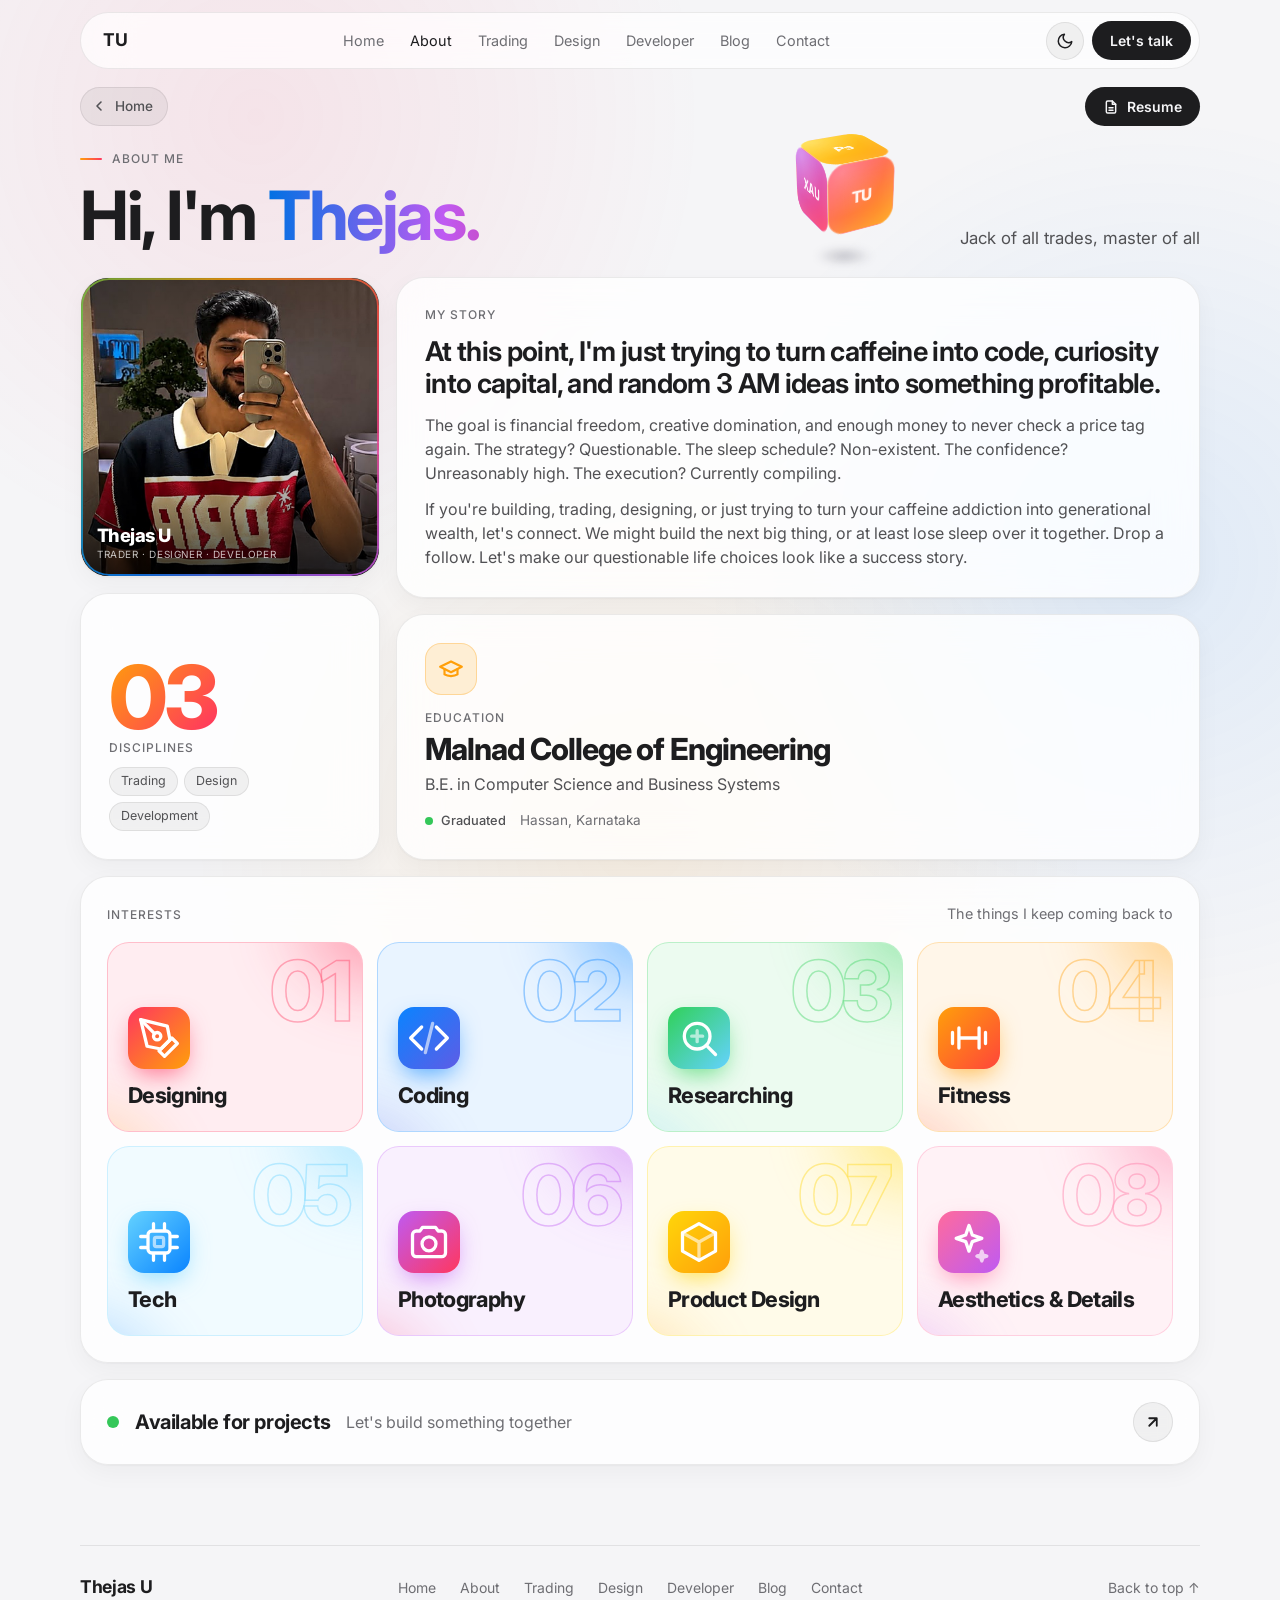
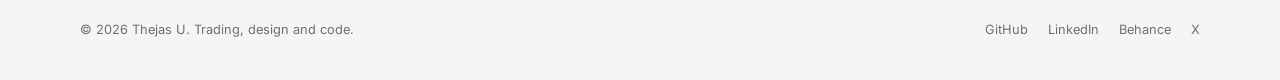
==== about.html @ 45e1c6fc "Modified" ====
<!DOCTYPE html>
<html lang="en" data-theme="dark">
<head>
  <meta charset="UTF-8">
  <meta name="viewport" content="width=device-width, initial-scale=1">
  <meta name="color-scheme" content="dark light">
  <link rel="icon" href="data:image/svg+xml,%3Csvg xmlns=%27http://www.w3.org/2000/svg%27 viewBox=%270 0 64 64%27%3E%3Cdefs%3E%3ClinearGradient id=%27g%27 x1=%270%27 y1=%270%27 x2=%271%27 y2=%271%27%3E%3Cstop offset=%270%27 stop-color=%27%23ff375f%27/%3E%3Cstop offset=%271%27 stop-color=%27%230a84ff%27/%3E%3C/linearGradient%3E%3C/defs%3E%3Crect width=%2764%27 height=%2764%27 rx=%2716%27 fill=%27url(%23g)%27/%3E%3Ctext x=%2732%27 y=%2743%27 font-family=%27Arial%27 font-weight=%27800%27 font-size=%2730%27 text-anchor=%27middle%27 fill=%27white%27%3ETU%3C/text%3E%3C/svg%3E">
  <meta property="og:title" content="About | Thejas U">
  <meta property="og:description" content="About Thejas U: trader, graphic designer and software developer.">
  <meta property="og:type" content="website">
  <meta property="og:image" content="og.png">
  <meta property="og:image:width" content="1200">
  <meta property="og:image:height" content="630">
  <meta property="og:site_name" content="Thejas U">
  <meta name="twitter:card" content="summary_large_image">
  <meta name="twitter:image" content="og.png">
  <meta name="theme-color" content="#000000">
  <title>About | Thejas U</title>
  <meta name="description" content="About Thejas U: trader, graphic designer and software developer.">

  <script>
    (function () {
      var root = document.documentElement;
      root.classList.add("js");
      var theme = "dark";
      try {
        theme = localStorage.getItem("theme") ||
          (matchMedia("(prefers-color-scheme: light)").matches ? "light" : "dark");
      } catch (e) {}
      root.setAttribute("data-theme", theme);
    })();
  </script>

  <link rel="preconnect" href="https://fonts.googleapis.com">
  <link rel="preconnect" href="https://fonts.gstatic.com" crossorigin>
  <link href="https://fonts.googleapis.com/css2?family=Inter:wght@400;500;600;700;800&display=swap" rel="stylesheet">
  <link rel="stylesheet" href="style.css">
  <link rel="stylesheet" href="depth.css">
  <link rel="stylesheet" href="about.css">
  <script type="application/ld+json">{"@context": "https://schema.org", "@type": "Person", "name": "Thejas U", "jobTitle": "Trader, graphic designer and software developer", "email": "mailto:thejasnox12@gmail.com", "alumniOf": {"@type": "CollegeOrUniversity", "name": "Malnad College of Engineering"}, "sameAs": ["https://github.com/ByThejas", "https://www.linkedin.com/in/thejasumesh/", "https://www.behance.net/thejasumesh", "https://x.com/ByThejas"]}</script>
</head>
<body>

  <div class="bg" aria-hidden="true">
    <span class="orb orb--1"></span>
    <span class="orb orb--2"></span>
    <span class="orb orb--3"></span>
  </div>

  <header class="nav" id="nav">
    <a href="index.html" class="nav__logo" aria-label="Home">TU</a>

    <nav class="nav__links" aria-label="Primary">
      <a href="index.html">Home</a>
      <a href="about.html" class="is-active">About</a>
      <a href="trading.html">Trading</a>
      <a href="design.html">Design</a>
      <a href="developer.html">Developer</a>
      <a href="blog.html">Blog</a>
      <a href="index.html#contact">Contact</a>
    </nav>

    <div class="nav__actions">
      <button class="theme-toggle" id="theme-toggle" type="button" aria-label="Switch to light mode">
        <svg class="icon-sun" width="18" height="18" viewBox="0 0 24 24" fill="none" stroke="currentColor"
             stroke-width="2" stroke-linecap="round" stroke-linejoin="round" aria-hidden="true">
          <circle cx="12" cy="12" r="4"/>
          <path d="M12 2v2M12 20v2M4.93 4.93l1.41 1.41M17.66 17.66l1.41 1.41M2 12h2M20 12h2M4.93 19.07l1.41-1.41M17.66 6.34l1.41-1.41"/>
        </svg>
        <svg class="icon-moon" width="18" height="18" viewBox="0 0 24 24" fill="none" stroke="currentColor"
             stroke-width="2" stroke-linecap="round" stroke-linejoin="round" aria-hidden="true">
          <path d="M21 12.79A9 9 0 1 1 11.21 3 7 7 0 0 0 21 12.79z"/>
        </svg>
      </button>
      <a href="index.html#contact" class="btn">Let's talk</a>
    </div>
  </header>

  <main class="subpage">

    <div class="page-top">
      <a class="back" href="index.html">
        <svg width="16" height="16" viewBox="0 0 24 24" fill="none" stroke="currentColor"
             stroke-width="2.4" stroke-linecap="round" stroke-linejoin="round" aria-hidden="true"><path d="M15 18l-6-6 6-6"/></svg>
        Home
      </a>
      <a class="btn resume-btn" href="resume/Thejas_U_Resume.pdf" target="_blank" rel="noopener noreferrer">
        <svg width="16" height="16" viewBox="0 0 24 24" fill="none" stroke="currentColor"
             stroke-width="2.2" stroke-linecap="round" stroke-linejoin="round" aria-hidden="true"><path d="M14 3H7a2 2 0 0 0-2 2v14a2 2 0 0 0 2 2h10a2 2 0 0 0 2-2V8z"/><path d="M14 3v5h5M9 13h6M9 17h6"/></svg>
        Resume
      </a>
    </div>

    <section class="about" aria-labelledby="about-title">
      <div class="projects__head reveal">
        <div class="cube-wrap" aria-hidden="true"><div class="cube"><span class="cube__f">TU</span><span class="cube__f">Aa</span><span class="cube__f">&lt;/&gt;</span><span class="cube__f">XAU</span><span class="cube__f">Ps</span><span class="cube__f">{ }</span></div></div>
        <div>
          <p class="eyebrow">About me</p>
          <h1 id="about-title">Hi, I'm <span class="grad">Thejas.</span></h1>
        </div>
        <p class="lead">Jack of all trades, master of all</p>
      </div>

      <div class="about-grid">

        <div class="about__side">
        <figure class="card about__photo reveal" style="--i:0">
          <div class="photo__frame">
            <img src="about/thejas.jpg" alt="Portrait of Thejas U" width="900" height="900" decoding="async">
          </div>
          <span class="photo__tag"><i class="status__dot" aria-hidden="true"></i>Available for projects</span>
          <figcaption class="photo__cap"><strong>Thejas U</strong><small>Trader · Designer · Developer</small></figcaption>
        </figure>
        <article class="card about__stat reveal" style="--i:3">
          <p class="stat__number">03</p>
          <p class="eyebrow">Disciplines</p>
          <ul class="stat__list"><li>Trading</li><li>Design</li><li>Development</li></ul>
        </article>
        </div>

        <div class="about__main">
        <article class="card about__story reveal" style="--i:1">
          <p class="eyebrow">My story</p>
          <p class="about__lead">At this point, I'm just trying to turn caffeine into code, curiosity into capital, and random 3 AM ideas into something profitable.</p>
          <p>The goal is financial freedom, creative domination, and enough money to never check a price tag again. The strategy? Questionable. The sleep schedule? Non-existent. The confidence? Unreasonably high. The execution? Currently compiling.</p>
          <p>If you're building, trading, designing, or just trying to turn your caffeine addiction into generational wealth, let's connect. We might build the next big thing, or at least lose sleep over it together. Drop a follow. Let's make our questionable life choices look like a success story.</p>
        </article>
        <article class="card about__edu reveal" style="--i:2">
          <span class="edu__icon" aria-hidden="true">
            <svg width="26" height="26" viewBox="0 0 24 24" fill="none" stroke="currentColor" stroke-width="2" stroke-linecap="round" stroke-linejoin="round"><path d="M22 10L12 5 2 10l10 5 10-5z"/><path d="M6 12v5c3 2 9 2 12 0v-5"/></svg>
          </span>
          <p class="eyebrow">Education</p>
          <h3>Malnad College of Engineering</h3>
          <p class="edu__deg">B.E. in Computer Science and Business Systems</p>
          <p class="edu__meta"><span class="pill pill--live">Graduated</span><span>Hassan, Karnataka</span></p>
        </article>
        </div>

        <section class="card about__interests reveal" style="--i:4" aria-label="Interests">
          <div class="int__head"><p class="eyebrow">Interests</p><p class="int__sub">The things I keep coming back to</p></div>
          <ul class="int__grid">
          <li class="int" style="--i:0; --c1:#ff375f; --c2:#ff9f0a" tabindex="0">
            <span class="int__no" aria-hidden="true">01</span>
            <svg class="int__icon" width="34" height="34" viewBox="0 0 24 24" fill="none" stroke="currentColor" stroke-width="1.8" stroke-linecap="round" stroke-linejoin="round" aria-hidden="true"><path d="M12 19l7-7 3 3-7 7-3-3z"/><path d="M18 13l-1.5-7.5L2 2l3.5 14.5L13 18l5-5z"/><path d="M2 2l7.6 7.6"/><circle cx="11" cy="11" r="2"/></svg>
            <strong>Designing</strong>
          </li>
          <li class="int" style="--i:1; --c1:#0a84ff; --c2:#5e5ce6" tabindex="0">
            <span class="int__no" aria-hidden="true">02</span>
            <svg class="int__icon" width="34" height="34" viewBox="0 0 24 24" fill="none" stroke="currentColor" stroke-width="1.8" stroke-linecap="round" stroke-linejoin="round" aria-hidden="true"><path d="M16 18l6-6-6-6M8 6l-6 6 6 6"/><path d="M14 4l-4 16" opacity=".6"/></svg>
            <strong>Coding</strong>
          </li>
          <li class="int" style="--i:2; --c1:#30d158; --c2:#64d2ff" tabindex="0">
            <span class="int__no" aria-hidden="true">03</span>
            <svg class="int__icon" width="34" height="34" viewBox="0 0 24 24" fill="none" stroke="currentColor" stroke-width="1.8" stroke-linecap="round" stroke-linejoin="round" aria-hidden="true"><circle cx="11" cy="11" r="7"/><path d="M21 21l-4.3-4.3"/><path d="M8 11h6M11 8v6" opacity=".6"/></svg>
            <strong>Researching</strong>
          </li>
          <li class="int" style="--i:3; --c1:#ff9f0a; --c2:#ff453a" tabindex="0">
            <span class="int__no" aria-hidden="true">04</span>
            <svg class="int__icon" width="34" height="34" viewBox="0 0 24 24" fill="none" stroke="currentColor" stroke-width="1.8" stroke-linecap="round" stroke-linejoin="round" aria-hidden="true"><path d="M6.5 6.5v11M17.5 6.5v11M3 9v6M21 9v6M6.5 12h11"/></svg>
            <strong>Fitness</strong>
          </li>
          
          <li class="int" style="--i:4; --c1:#64d2ff; --c2:#0a84ff" tabindex="0">
            <span class="int__no" aria-hidden="true">05</span>
            <svg class="int__icon" width="34" height="34" viewBox="0 0 24 24" fill="none" stroke="currentColor" stroke-width="1.8" stroke-linecap="round" stroke-linejoin="round" aria-hidden="true"><rect x="6" y="6" width="12" height="12" rx="2"/><rect x="9.5" y="9.5" width="5" height="5" rx="1" opacity=".6"/><path d="M9 2v3M15 2v3M9 19v3M15 19v3M2 9h3M2 15h3M19 9h3M19 15h3"/></svg>
            <strong>Tech</strong>
          </li>
          <li class="int" style="--i:5; --c1:#bf5af2; --c2:#ff375f" tabindex="0">
            <span class="int__no" aria-hidden="true">06</span>
            <svg class="int__icon" width="34" height="34" viewBox="0 0 24 24" fill="none" stroke="currentColor" stroke-width="1.8" stroke-linecap="round" stroke-linejoin="round" aria-hidden="true"><path d="M3 8a2 2 0 0 1 2-2h2l1.5-2h7L17 6h2a2 2 0 0 1 2 2v10a2 2 0 0 1-2 2H5a2 2 0 0 1-2-2z"/><circle cx="12" cy="13" r="3.8"/></svg>
            <strong>Photography</strong>
          </li>
          <li class="int" style="--i:6; --c1:#ffd60a; --c2:#ff9f0a" tabindex="0">
            <span class="int__no" aria-hidden="true">07</span>
            <svg class="int__icon" width="34" height="34" viewBox="0 0 24 24" fill="none" stroke="currentColor" stroke-width="1.8" stroke-linecap="round" stroke-linejoin="round" aria-hidden="true"><path d="M12 2l9 5v10l-9 5-9-5V7z"/><path d="M12 12l9-5M12 12L3 7M12 12v10" opacity=".6"/></svg>
            <strong>Product Design</strong>
          </li>
          <li class="int" style="--i:7; --c1:#ff6b9d; --c2:#bf5af2" tabindex="0">
            <span class="int__no" aria-hidden="true">08</span>
            <svg class="int__icon" width="34" height="34" viewBox="0 0 24 24" fill="none" stroke="currentColor" stroke-width="1.8" stroke-linecap="round" stroke-linejoin="round" aria-hidden="true"><path d="M12 3l1.8 5.2L19 10l-5.2 1.8L12 17l-1.8-5.2L5 10l5.2-1.8z"/><path d="M19 17l.7 2 2 .7-2 .7-.7 2-.7-2-2-.7 2-.7z" opacity=".7"/></svg>
            <strong>Aesthetics &amp; Details</strong>
          </li>
          </ul>
        </section>

        <a class="card about__cta reveal" style="--i:5" href="index.html#contact">
          <span class="cta__dot status__dot" aria-hidden="true"></span>
          <p class="cta__big">Available for projects</p>
          <p class="cta__small">Let's build something together</p>
          <span class="cta__go" aria-hidden="true">
            <svg width="18" height="18" viewBox="0 0 24 24" fill="none" stroke="currentColor" stroke-width="2.4" stroke-linecap="round" stroke-linejoin="round"><path d="M7 17L17 7M7 7h10v10"/></svg>
          </span>
        </a>

      </div>
    </section>

  </main>

  <footer class="footer">
    <div class="footer__inner">
      <a href="index.html" class="footer__brand">Thejas U</a>
      <nav class="footer__links" aria-label="Footer">
        <a href="index.html">Home</a>
        <a href="about.html">About</a>
        <a href="trading.html">Trading</a>
        <a href="design.html">Design</a>
        <a href="developer.html">Developer</a>
        <a href="blog.html">Blog</a>
        <a href="index.html#contact">Contact</a>
      </nav>
      <a href="#" class="footer__top">Back to top ↑</a>
    </div>
    <div class="footer__bottom">
      <p class="footer__legal">© <span id="year">2026</span> Thejas U. Trading, design and code.</p>
      <nav class="footer__social" aria-label="Social links">
        <a href="https://github.com/ByThejas" target="_blank" rel="noopener noreferrer">GitHub</a>
        <a href="https://www.linkedin.com/in/thejasumesh/" target="_blank" rel="noopener noreferrer">LinkedIn</a>
        <a href="https://www.behance.net/thejasumesh" target="_blank" rel="noopener noreferrer">Behance</a>
        <a href="https://x.com/ByThejas" target="_blank" rel="noopener noreferrer">X</a>
      </nav>
    </div>
  </footer>

  <script src="script.js"></script>
  <script src="depth.js"></script>
  <script src="interact3d.js"></script>
</body>
</html>
---- style.css ----
/* ---------- Tokens: dark (default) ---------- */
:root {
  --bg: #000;
  --card: #1c1c1e;
  --card-glass: rgba(28, 28, 30, 0.8);
  --line: rgba(255, 255, 255, 0.08);
  --line-strong: rgba(255, 255, 255, 0.16);
  --text: #f5f5f7;
  --muted: #86868b;
  --soft: #a1a1a6;
  --chip: rgba(255, 255, 255, 0.08);
  --nav-bg: rgba(28, 28, 30, 0.6);
  --photo-bg: linear-gradient(145deg, #2c2c2e, #1c1c1e);
  --shadow: 0 20px 40px rgba(0, 0, 0, 0.45);
  --card-shadow: none;
  --spot: rgba(255, 255, 255, 0.07);
  --orb: 0.11;
  --aurora: 0.85;
  --accent: #0a84ff;
  --green: #30d158;

  --t-green: #30d158;
  --t-pink: #ff375f;
  --t-blue: #0a84ff;
  --t-amber: #ff9f0a;

  --radius: 28px;
  --gap: 16px;
  --ease: cubic-bezier(0.2, 0.8, 0.2, 1);
  --font: -apple-system, BlinkMacSystemFont, "SF Pro Display", "SF Pro Text",
          "Inter", "Segoe UI", sans-serif;
  --mono: ui-monospace, "SF Mono", Menlo, Consolas, monospace;

  color-scheme: dark;
}

/* ---------- Tokens: light ---------- */
:root[data-theme="light"] {
  --bg: #f5f5f7;
  --card: #ffffff;
  --card-glass: rgba(255, 255, 255, 0.8);
  --line: rgba(0, 0, 0, 0.08);
  --line-strong: rgba(0, 0, 0, 0.18);
  --text: #1d1d1f;
  --muted: #6e6e73;
  --soft: #515154;
  --chip: rgba(0, 0, 0, 0.05);
  --nav-bg: rgba(255, 255, 255, 0.72);
  --photo-bg: linear-gradient(145deg, #f5f5f7, #e5e5ea);
  --shadow: 0 16px 32px rgba(0, 0, 0, 0.12);
  --card-shadow: 0 1px 2px rgba(0, 0, 0, 0.04), 0 8px 24px rgba(0, 0, 0, 0.04);
  --spot: rgba(0, 0, 0, 0.045);
  --orb: 0.09;
  --aurora: 0.6;
  --accent: #0071e3;
  --green: #34c759;

  --t-green: #1f9d4a;
  --t-pink: #e0264f;
  --t-blue: #0071e3;
  --t-amber: #b86e00;

  color-scheme: light;
}

/* ---------- Base ---------- */
*, *::before, *::after { box-sizing: border-box; margin: 0; padding: 0; }

html {
  scroll-behavior: smooth;
  -webkit-font-smoothing: antialiased;
  -moz-osx-font-smoothing: grayscale;
}
html:has(dialog[open]) { overflow: hidden; }

body {
  background: var(--bg);
  color: var(--text);
  font-family: var(--font);
  line-height: 1.5;
  transition: background-color 0.4s, color 0.4s;
}

main, .footer { position: relative; z-index: 1; }
section[id] { scroll-margin-top: 90px; }

a { color: inherit; text-decoration: none; }

:focus-visible {
  outline: 2px solid var(--accent);
  outline-offset: 3px;
}

/* ---------- Ambient background ---------- */
.bg {
  position: fixed;
  inset: -12vh 0;
  z-index: 0;
  pointer-events: none;
  overflow: hidden;
}
@media (prefers-reduced-motion: no-preference) {
  .bg {
    transform: translate3d(0, calc(var(--sy, 0) * -0.035px), 0);
    will-change: transform;
  }
}

.orb {
  position: absolute;
  width: 70vmax;
  height: 70vmax;
  border-radius: 50%;
  opacity: var(--orb);
  transition: opacity 0.4s;
  animation: float 48s ease-in-out infinite alternate;
}
.orb--1 {
  top: -20%;
  left: -15%;
  background: radial-gradient(closest-side, #ff375f, transparent);
}
.orb--2 {
  top: 20%;
  right: -25%;
  background: radial-gradient(closest-side, #0a84ff, transparent);
  animation-duration: 62s;
  animation-delay: -18s;
}
.orb--3 {
  bottom: -25%;
  left: 15%;
  background: radial-gradient(closest-side, #ff9f0a, transparent);
  animation-duration: 55s;
  animation-delay: -30s;
}
@keyframes float {
  from { transform: translate3d(0, 0, 0) scale(1); }
  to   { transform: translate3d(8vw, 6vh, 0) scale(1.12); }
}

/* ---------- Motion ---------- */
@keyframes rise {
  from { opacity: 0; transform: translateY(28px); }
}
@keyframes drop {
  from { opacity: 0; transform: translateY(-16px); }
}
@keyframes pop {
  from { opacity: 0; transform: scale(0.94); }
}
@keyframes spin {
  to { transform: rotate(360deg); }
}

.js .reveal:not(.is-in) { opacity: 0; }
.reveal.is-in {
  animation: rise 0.8s var(--ease) backwards;
  animation-delay: calc(var(--i, 0) * 90ms);
}

/* ---------- Nav ---------- */
.nav {
  position: sticky;
  top: 12px;
  z-index: 50;
  display: flex;
  align-items: center;
  justify-content: space-between;
  width: min(1120px, calc(100% - 32px));
  margin: 12px auto 0;
  padding: 8px 8px 8px 22px;
  border-radius: 999px;
  background: var(--nav-bg);
  border: 1px solid var(--line);
  -webkit-backdrop-filter: saturate(180%) blur(24px);
  backdrop-filter: saturate(180%) blur(24px);
  transition: background-color 0.4s, border-color 0.4s, box-shadow 0.4s;
  animation: drop 0.8s var(--ease) backwards;
}
.nav.is-scrolled {
  border-color: var(--line-strong);
  box-shadow: 0 10px 30px rgba(0, 0, 0, 0.18);
}

.nav__logo { font-weight: 700; font-size: 1.1rem; letter-spacing: -0.02em; }

.nav__links { display: flex; gap: 26px; }
.nav__links a {
  font-size: 0.9rem;
  color: var(--muted);
  transition: color 0.25s;
}
.nav__links a:hover,
.nav__links a.is-active { color: var(--text); }

.nav__actions { display: flex; align-items: center; gap: 8px; }

/* ---------- Buttons ---------- */
.btn {
  display: inline-flex;
  align-items: center;
  gap: 8px;
  padding: 9px 18px;
  border-radius: 999px;
  background: var(--text);
  color: var(--bg);
  font-size: 0.875rem;
  font-weight: 600;
  transition: transform 0.3s var(--ease), opacity 0.3s, background-color 0.4s, color 0.4s;
}
.btn:hover { transform: scale(1.05); opacity: 0.9; }
button.btn { font-family: inherit; border: 0; cursor: pointer; }

.btn--lg { padding: 13px 22px; font-size: 0.95rem; }
.btn--ghost {
  background: var(--chip);
  color: var(--text);
  border: 1px solid var(--line);
}

/* ---------- Theme toggle ---------- */
.theme-toggle {
  display: grid;
  place-items: center;
  width: 38px;
  height: 38px;
  border-radius: 50%;
  border: 1px solid var(--line);
  background: var(--chip);
  color: var(--text);
  cursor: pointer;
  transition: transform 0.3s var(--ease), background-color 0.4s, border-color 0.4s;
}
.theme-toggle:hover { transform: scale(1.08); }
.theme-toggle:active { transform: scale(0.94); }

.theme-toggle svg {
  grid-area: 1 / 1;
  transition: transform 0.5s var(--ease), opacity 0.3s;
}
:root[data-theme="dark"]  .icon-moon { opacity: 0; transform: rotate(-90deg) scale(0.5); }
:root[data-theme="light"] .icon-sun  { opacity: 0; transform: rotate(90deg) scale(0.5); }

/* ---------- Shared card (frosted glass) ---------- */
.card {
  position: relative;
  overflow: hidden;
  padding: 28px;
  border-radius: var(--radius);
  background: var(--card-glass);
  border: 1px solid var(--line);
  box-shadow: var(--card-shadow);
  -webkit-backdrop-filter: blur(20px) saturate(160%);
  backdrop-filter: blur(20px) saturate(160%);
  transition: transform 0.5s var(--ease), border-color 0.3s, background-color 0.4s;
}
.card:hover {
  transform: translateY(-4px);
  border-color: var(--line-strong);
}

/* cursor spotlight (position set by script.js) */
.card::before {
  content: "";
  position: absolute;
  inset: 0;
  border-radius: inherit;
  background: radial-gradient(420px circle at var(--mx, 50%) var(--my, 50%), var(--spot), transparent 60%);
  opacity: 0;
  transition: opacity 0.4s;
  pointer-events: none;
  z-index: 0;
}
.card:hover::before { opacity: 1; }

.eyebrow {
  font-size: 0.75rem;
  font-weight: 500;
  letter-spacing: 0.08em;
  text-transform: uppercase;
  color: var(--muted);
}

.lead { max-width: 34ch; font-size: 1.05rem; color: var(--soft); }

.grad {
  background: linear-gradient(90deg, var(--t-blue), #bf5af2, var(--t-pink), var(--t-blue));
  background-size: 250% 100%;
  -webkit-background-clip: text;
  background-clip: text;
  -webkit-text-fill-color: transparent;
  color: transparent;
  animation: flow 8s linear infinite;
}
@keyframes flow { to { background-position: 250% 0; } }

/* ---------- Bento (intro) ---------- */
.bento {
  display: grid;
  grid-template-columns: repeat(4, 1fr);
  grid-auto-rows: minmax(150px, auto);
  gap: var(--gap);
  width: min(1120px, calc(100% - 32px));
  margin: 24px auto 0;
}

.bento .card {
  animation: rise 0.9s var(--ease) backwards;
  animation-delay: calc(var(--i, 0) * 80ms + 120ms);
}

/* Profile */
.card--profile {
  grid-column: 1 / 3;
  grid-row: 1 / 3;
  display: flex;
  flex-direction: column;
  justify-content: flex-end;
  gap: 24px;
  min-height: 440px;
}

.aurora {
  position: absolute;
  inset: -20% -10% auto -10%;
  height: 75%;
  background:
    radial-gradient(40% 60% at 25% 40%, #ff3b30 0, transparent 70%),
    radial-gradient(35% 55% at 60% 30%, #ff9500 0, transparent 70%),
    radial-gradient(30% 50% at 85% 60%, #ff2d55 0, transparent 70%);
  filter: blur(36px);
  opacity: var(--aurora);
  z-index: 0;
  animation: drift 14s ease-in-out infinite alternate;
}
@keyframes drift {
  to { transform: translate3d(4%, 6%, 0) scale(1.08); }
}

.card--profile::after {
  content: "";
  position: absolute;
  inset: 0;
  background: linear-gradient(to bottom, transparent 15%, var(--card-glass) 62%);
  z-index: 0;
  pointer-events: none;
}

.profile__photo,
.profile__text { position: relative; z-index: 1; }

.profile__photo {
  width: 112px;
  height: 112px;
  border-radius: 30px;
  overflow: hidden;
  display: grid;
  place-items: center;
  font-size: 2.25rem;
  font-weight: 600;
  background: var(--photo-bg);
  border: 1px solid var(--line-strong);
  box-shadow: var(--shadow);
}
.profile__photo img { width: 100%; height: 100%; object-fit: cover; }

.profile__text h1 {
  margin: 8px 0 12px;
  font-size: clamp(2.6rem, 5vw, 4rem);
  font-weight: 700;
  line-height: 1.05;
  letter-spacing: -0.03em;
}

/* About */
.card--about {
  grid-column: 3 / 5;
  grid-row: 1;
  display: flex;
  flex-direction: column;
  gap: 14px;
}
.about__text {
  font-size: 1.25rem;
  font-weight: 500;
  line-height: 1.4;
  letter-spacing: -0.01em;
}

/* Stat */
.card--stat {
  grid-column: 3;
  grid-row: 2;
  display: flex;
  flex-direction: column;
  justify-content: space-between;
}
.stat__number {
  font-size: 4.5rem;
  font-weight: 600;
  line-height: 1;
  letter-spacing: -0.04em;
}

/* Status */
.card--status {
  grid-column: 4;
  grid-row: 2;
  display: flex;
  flex-direction: column;
  justify-content: space-between;
}
.status__dot {
  width: 12px;
  height: 12px;
  border-radius: 50%;
  background: var(--green);
  box-shadow: 0 0 0 0 rgba(48, 209, 88, 0.6);
  animation: pulse 2.2s infinite;
}
@keyframes pulse {
  70%  { box-shadow: 0 0 0 12px rgba(48, 209, 88, 0); }
  100% { box-shadow: 0 0 0 0 rgba(48, 209, 88, 0); }
}
.status__text { font-size: 1.1rem; font-weight: 600; letter-spacing: -0.01em; }

/* CTA */
.card--cta {
  grid-column: 1 / 5;
  grid-row: 3;
  display: flex;
  align-items: center;
  justify-content: space-between;
  gap: 24px;
}
.card--cta h2 {
  font-size: clamp(2rem, 4vw, 3.25rem);
  font-weight: 700;
  line-height: 1.08;
  letter-spacing: -0.03em;
}
.arrow {
  flex-shrink: 0;
  display: grid;
  place-items: center;
  width: 60px;
  height: 60px;
  border-radius: 50%;
  background: var(--text);
  color: var(--bg);
  transition: transform 0.4s var(--ease), background-color 0.4s, color 0.4s;
}
.card--cta:hover .arrow { transform: translateY(6px); }

/* ---------- What I can do ---------- */
.work {
  width: min(1120px, calc(100% - 32px));
  margin: 140px auto 0;
}

.work__head {
  display: flex;
  flex-direction: column;
  align-items: center;
  gap: 14px;
  margin-bottom: 56px;
  text-align: center;
}
.work__head h2 {
  font-size: clamp(2.4rem, 6vw, 4.25rem);
  font-weight: 700;
  line-height: 1.04;
  letter-spacing: -0.035em;
  text-wrap: balance;
}
.work__head .lead { max-width: 46ch; }

.skills {
  display: grid;
  grid-template-columns: repeat(3, 1fr);
  gap: var(--gap);
}

.skill {
  display: flex;
  flex-direction: column;
  gap: 12px;
  min-height: 480px;
  padding: 32px;
}

.skill::after {
  content: "";
  position: absolute;
  top: -90px;
  right: -90px;
  width: 240px;
  height: 240px;
  border-radius: 50%;
  background: var(--tint);
  filter: blur(80px);
  opacity: 0.14;
  transition: opacity 0.5s;
  pointer-events: none;
}
.skill:hover::after { opacity: 0.28; }

.skill > * { position: relative; z-index: 1; }

.skill__icon {
  display: grid;
  place-items: center;
  width: 60px;
  height: 60px;
  margin-bottom: 14px;
  border-radius: 18px;
  color: var(--tint);
  background: color-mix(in srgb, var(--tint) 16%, transparent);
  border: 1px solid color-mix(in srgb, var(--tint) 28%, transparent);
  transition: transform 0.5s var(--ease);
}
.skill:hover .skill__icon { transform: translateY(-3px) scale(1.07); }

.skill h3 {
  font-size: 1.75rem;
  font-weight: 700;
  letter-spacing: -0.025em;
  line-height: 1.1;
  text-wrap: balance;
}
.skill p { color: var(--soft); max-width: 32ch; }

/* Details that belong to one topic, shown inside that topic's card */
.skill__stats {
  display: grid;
  grid-template-columns: 1fr 1fr;
  margin-top: 10px;
  border-top: 1px solid var(--line);
}
.skill__stat {
  display: flex;
  flex-direction: column;
  gap: 6px;
  min-width: 0;
  padding: 16px 0 4px;
}
.skill__stat + .skill__stat {
  padding-left: 16px;
  border-left: 1px solid var(--line);
}
.skill__num {
  display: flex;
  align-items: center;
  min-height: 2.2rem;
  font-size: 2rem;
  font-weight: 650;
  line-height: 1.1;
  letter-spacing: -0.035em;
  font-variant-numeric: tabular-nums;
}
.skill__num--text { font-size: 1.45rem; letter-spacing: -0.02em; }
.skill__num--gold { color: var(--t-amber); }
.skill__label {
  font-size: 0.7rem;
  font-weight: 500;
  letter-spacing: 0.08em;
  text-transform: uppercase;
  color: var(--muted);
}

.skill__tools { display: flex; gap: 8px; min-height: 2.2rem; align-items: center; }
.skill__tools i {
  display: grid;
  place-items: center;
  width: 34px;
  height: 34px;
  border-radius: 10px;
  font-style: normal;
  font-size: 0.85rem;
  font-weight: 700;
  color: var(--tint);
  background: color-mix(in srgb, var(--tint) 16%, transparent);
  border: 1px solid color-mix(in srgb, var(--tint) 28%, transparent);
}

.skill__visual {
  display: flex;
  align-items: center;
  margin-top: auto;
  padding-top: 20px;
  min-height: 110px;
}

/* Trading: sparkline that draws itself */
.spark {
  width: 100%;
  height: 90px;
  color: var(--tint);
  overflow: visible;
}
.js .spark__line {
  stroke-dasharray: 1;
  stroke-dashoffset: 1;
  transition: stroke-dashoffset 1.8s var(--ease) 0.3s;
}
.js .spark__area {
  opacity: 0;
  transition: opacity 1.2s ease 0.9s;
}
.js .is-in .spark__line { stroke-dashoffset: 0; }
.js .is-in .spark__area { opacity: 1; }

/* Design: swatches that spread on hover */
.swatches { display: flex; }
.swatches i {
  display: block;
  width: 52px;
  height: 52px;
  border-radius: 50%;
  border: 3px solid var(--card);
  margin-left: -16px;
  transition: margin-left 0.5s var(--ease), transform 0.5s var(--ease), border-color 0.4s;
}
.swatches i:first-child { margin-left: 0; }
.swatches i:nth-child(1) { background: #ff375f; }
.swatches i:nth-child(2) { background: #ff9f0a; }
.swatches i:nth-child(3) { background: #ffd60a; }
.swatches i:nth-child(4) { background: #0a84ff; }
.skill:hover .swatches i + i { margin-left: -4px; }

/* Dev: tiny code block with blinking caret */
.code {
  width: 100%;
  padding: 16px 18px;
  border-radius: 16px;
  background: var(--chip);
  border: 1px solid var(--line);
  font-family: var(--mono);
  font-size: 0.85rem;
  line-height: 1.7;
  color: var(--soft);
  overflow: hidden;
}
.code .k { color: var(--t-pink); }
.code .s { color: var(--t-green); }
.caret {
  display: inline-block;
  width: 2px;
  height: 1em;
  margin-left: 2px;
  vertical-align: text-bottom;
  background: var(--text);
  animation: blink 1.1s steps(1) infinite;
}
@keyframes blink { 50% { opacity: 0; } }

/* ---------- Projects ---------- */
.projects {
  width: min(1120px, calc(100% - 32px));
  margin: 140px auto 0;
}

.projects__head {
  display: flex;
  flex-wrap: wrap;
  align-items: flex-end;
  justify-content: space-between;
  gap: 16px 40px;
  margin-bottom: 48px;
}
.projects__head h2 {
  margin-top: 12px;
  font-size: clamp(2.4rem, 6vw, 4.25rem);
  font-weight: 700;
  line-height: 1.04;
  letter-spacing: -0.035em;
}
.projects__head .lead { max-width: 38ch; }

.project-grid {
  display: grid;
  grid-template-columns: repeat(4, 1fr);
  grid-auto-rows: minmax(260px, auto);
  gap: var(--gap);
}

.project {
  display: flex;
  flex-direction: column;
  padding: 0;
}
.project--feature { grid-column: 1 / 3; grid-row: 1 / 3; min-height: 540px; }
.project--a { grid-column: 3 / 5; grid-row: 1; }
.project--b { grid-column: 3; grid-row: 2; }
.project--c { grid-column: 4; grid-row: 2; }

.project__cover {
  position: relative;
  flex: 0 0 140px;
  overflow: hidden;
  background: var(--chip);
}
.project--feature .project__cover { flex: 1 1 auto; min-height: 260px; }

.project__cover::before {
  content: "";
  position: absolute;
  inset: -25%;
  background:
    radial-gradient(45% 60% at 25% 35%, var(--c1), transparent 70%),
    radial-gradient(40% 55% at 65% 25%, var(--c2), transparent 70%),
    radial-gradient(40% 55% at 85% 75%, var(--c3), transparent 70%);
  filter: blur(28px);
  opacity: 0.95;
  animation: drift 18s ease-in-out infinite alternate;
}

.project__mark {
  position: absolute;
  left: 26px;
  bottom: 44px;
  z-index: 1;
  font-size: 1.6rem;
  font-weight: 700;
  letter-spacing: 0.04em;
  color: rgba(255, 255, 255, 0.92);
  text-shadow: 0 2px 18px rgba(0, 0, 0, 0.25);
}
.project__mark--jp {
  font-family: "Hiragino Sans", "Yu Gothic", "Noto Sans JP", var(--font);
  font-size: clamp(4.5rem, 11vw, 8rem);
  line-height: 1;
  letter-spacing: 0;
}

.project__glyph {
  position: absolute;
  left: 26px;
  bottom: 44px;
  z-index: 1;
  color: rgba(255, 255, 255, 0.92);
}

.project__arrow {
  position: absolute;
  top: 18px;
  right: 18px;
  z-index: 2;
  display: grid;
  place-items: center;
  width: 36px;
  height: 36px;
  border-radius: 50%;
  color: #fff;
  background: rgba(0, 0, 0, 0.28);
  -webkit-backdrop-filter: blur(12px);
  backdrop-filter: blur(12px);
  transition: transform 0.4s var(--ease), background-color 0.3s, color 0.3s;
}
.project:hover .project__arrow {
  transform: translate(2px, -2px);
  background: #fff;
  color: #000;
}

.project__body {
  position: relative;
  z-index: 1;
  display: flex;
  flex-direction: column;
  gap: 8px;
  margin-top: -26px;
  padding: 24px 26px 26px;
  border-radius: 26px 26px 0 0;
  background: var(--card);
  border-top: 1px solid var(--line);
  transition: background-color 0.4s;
}
.project__body h3 {
  font-size: 1.45rem;
  font-weight: 700;
  letter-spacing: -0.025em;
  line-height: 1.15;
}
.project--feature .project__body h3 { font-size: 2rem; }
.project__body p:not(.eyebrow) { color: var(--soft); font-size: 0.95rem; max-width: 46ch; }

.project__meta {
  display: flex;
  align-items: center;
  justify-content: space-between;
  gap: 12px;
  margin-top: 10px;
}
.project__stat { font-size: 0.85rem; color: var(--muted); }
.project__stat strong { color: var(--text); font-size: 1.1rem; font-weight: 600; margin-right: 2px; }

.pill {
  display: inline-flex;
  align-items: center;
  gap: 8px;
  font-size: 0.8rem;
  font-weight: 500;
  color: var(--soft);
}
.pill::before {
  content: "";
  width: 8px;
  height: 8px;
  border-radius: 50%;
  background: var(--dot-c, var(--muted));
}
.pill--dev  { --dot-c: var(--t-amber); }
.pill--live { --dot-c: var(--green); }
.pill--soon { --dot-c: var(--muted); }

/* ---------- Design gallery ---------- */
.gallery {
  width: min(1120px, calc(100% - 32px));
  margin: 140px auto 0;
}

.gallery__head {
  display: flex;
  flex-wrap: wrap;
  align-items: center;
  justify-content: space-between;
  gap: 24px 40px;
  margin-bottom: 40px;
}
.gallery__copy { display: flex; flex-direction: column; gap: 12px; }
.gallery__copy h2 {
  font-size: clamp(2.6rem, 7vw, 5rem);
  font-weight: 800;
  line-height: 1;
  letter-spacing: -0.045em;
}

/* rotating "6+ years" badge */
.badge {
  position: relative;
  flex: 0 0 auto;
  display: grid;
  place-items: center;
  width: 150px;
  height: 150px;
}
.badge__ring {
  position: absolute;
  inset: 0;
  width: 100%;
  height: 100%;
  fill: var(--text);
  animation: spin 28s linear infinite;
}
.badge__ring text {
  font-family: var(--font);
  font-size: 17px;
  font-weight: 600;
  letter-spacing: 0.06em;
}
.badge__center {
  display: grid;
  place-items: center;
  width: 70px;
  height: 70px;
  border-radius: 50%;
  background: var(--text);
  color: var(--bg);
  font-size: 1.6rem;
  font-weight: 700;
  letter-spacing: -0.04em;
  transition: background-color 0.4s, color 0.4s;
}

/* filter: sliding segmented control */
.seg {
  display: none;
  position: relative;
  max-width: 100%;
  margin-bottom: 20px;
  padding: 4px;
  border-radius: 999px;
  background: var(--chip);
  border: 1px solid var(--line);
  overflow-x: auto;
  scrollbar-width: none;
}
.seg::-webkit-scrollbar { display: none; }
.js .seg { display: flex; width: max-content; }

.seg__pill {
  position: absolute;
  top: 4px;
  bottom: 4px;
  left: 0;
  width: 0;
  border-radius: 999px;
  background: var(--text);
  transition: transform 0.45s var(--ease), width 0.45s var(--ease), background-color 0.4s;
}
.seg__btn {
  position: relative;
  z-index: 1;
  flex-shrink: 0;
  padding: 8px 18px;
  border: 0;
  border-radius: 999px;
  background: none;
  font: inherit;
  font-size: 0.875rem;
  font-weight: 500;
  color: var(--muted);
  cursor: pointer;
  transition: color 0.3s;
}
.seg__btn:hover { color: var(--text); }
.seg__btn.is-active { color: var(--bg); }

/* grid: 6 columns, fills exactly with 8 tiles */
.gallery-grid {
  display: grid;
  grid-template-columns: repeat(6, 1fr);
  grid-auto-rows: 150px;
  grid-auto-flow: dense;
  gap: var(--gap);
}
.t1 { grid-column: span 2; grid-row: span 3; }
.t2 { grid-column: span 2; grid-row: span 2; }
.t3 { grid-column: span 2; grid-row: span 2; }
.t4 { grid-column: span 4; grid-row: span 1; }
.t5 { grid-column: span 4; grid-row: span 2; }
.t6 { grid-column: span 2; grid-row: span 3; }
.t7 { grid-column: span 2; grid-row: span 1; }
.t8 { grid-column: span 2; grid-row: span 1; }

/* when a filter is on, show fewer, bigger tiles */
.gallery-grid.is-filtered .tile { grid-column: span 3; grid-row: span 3; }

.tile {
  position: relative;
  display: block;
  overflow: hidden;
  padding: 0;
  border: 1px solid var(--line);
  border-radius: var(--radius);
  background: var(--card);
  color: #fff;
  font: inherit;
  text-align: left;
  cursor: zoom-in;
  container-type: inline-size;
  transform: perspective(1000px) rotateX(var(--rx, 0deg)) rotateY(var(--ry, 0deg)) scale(var(--sc, 1));
  transition: transform 0.4s var(--ease), border-color 0.3s;
}
.tile[hidden] { display: none; }
.tile:hover,
.tile:focus-visible { --sc: 1.015; border-color: var(--line-strong); }
.tile.is-pop { animation: pop 0.5s var(--ease) backwards; }

/* glare that follows the cursor */
.tile::after {
  content: "";
  position: absolute;
  inset: 0;
  z-index: 3;
  background: radial-gradient(360px circle at var(--gx, 50%) var(--gy, 50%), rgba(255, 255, 255, 0.22), transparent 55%);
  opacity: 0;
  transition: opacity 0.3s;
  pointer-events: none;
}
.tile:hover::after { opacity: 1; }

.tile img {
  position: absolute;
  inset: 0;
  z-index: 1;
  width: 100%;
  height: 100%;
  object-fit: cover;
}

.tile__tool {
  position: absolute;
  top: 16px;
  right: 16px;
  z-index: 2;
  display: grid;
  place-items: center;
  min-width: 34px;
  height: 34px;
  padding: 0 8px;
  border-radius: 10px;
  font-size: 0.8rem;
  font-weight: 700;
  color: #fff;
  background: rgba(0, 0, 0, 0.35);
  border: 1px solid rgba(255, 255, 255, 0.2);
  -webkit-backdrop-filter: blur(12px);
  backdrop-filter: blur(12px);
}

.tile__cap {
  position: absolute;
  left: 0;
  right: 0;
  bottom: 0;
  z-index: 2;
  display: flex;
  flex-direction: column;
  gap: 2px;
  padding: 40px 20px 18px;
  background: linear-gradient(to top, rgba(0, 0, 0, 0.7), transparent);
  opacity: 0;
  transform: translateY(12px);
  transition: opacity 0.4s var(--ease), transform 0.4s var(--ease);
}
.tile__cap strong { font-size: 1.05rem; font-weight: 650; letter-spacing: -0.015em; }
.tile__cap small { font-size: 0.8rem; color: rgba(255, 255, 255, 0.72); }
.tile:hover .tile__cap,
.tile:focus-visible .tile__cap { opacity: 1; transform: none; }

@media (hover: none) {
  .tile__cap { opacity: 1; transform: none; }
}

/* placeholder art (shows until a real image loads) */
.tile__art,
.lightbox__stage .tile__art {
  position: absolute;
  inset: 0;
  display: block;
  overflow: hidden;
}
.tile__art::after {
  content: attr(data-glyph);
  position: absolute;
  left: 7%;
  bottom: 9%;
  font-size: var(--g, clamp(2.5rem, 24cqw, 9rem));
  font-weight: 800;
  line-height: 0.9;
  letter-spacing: -0.05em;
  color: rgba(255, 255, 255, 0.94);
  text-shadow: 0 4px 30px rgba(0, 0, 0, 0.25);
}

.art-1 { background:
  radial-gradient(circle at 30% 70%, rgba(0, 0, 0, 0.35), transparent 60%),
  conic-gradient(from 210deg at 30% 70%, #ff375f, #ff9f0a, #ffd60a, #30d158, #0a84ff, #bf5af2, #ff375f); }

.art-2 { background: linear-gradient(160deg, #ff375f, #5e5ce6); }
.art-2::before {
  content: "";
  position: absolute;
  top: 10%;
  right: 10%;
  width: 44%;
  aspect-ratio: 1;
  border-radius: 50%;
  background: #ffd60a;
  box-shadow: 0 0 90px rgba(255, 214, 10, 0.55);
}

.art-3 { background: repeating-radial-gradient(circle at 50% 50%, #0a84ff 0 14px, #08142e 14px 28px); }

.art-4 { --g: clamp(1.8rem, 11cqw, 5.5rem); background:
  repeating-linear-gradient(90deg, rgba(255, 255, 255, 0.08) 0 2px, transparent 2px 26px),
  linear-gradient(100deg, #111, #2b1055 55%, #ff375f); }

.art-5 { --g: clamp(3rem, 18cqw, 9rem); background:
  radial-gradient(60% 80% at 20% 30%, #30d158, transparent 60%),
  radial-gradient(50% 70% at 80% 20%, #0a84ff, transparent 60%),
  radial-gradient(60% 70% at 70% 90%, #bf5af2, transparent 60%),
  #0b0b10; }

.art-6 { background: linear-gradient(180deg, #ff9f0a, #ff375f 55%, #2b0a3d); }
.art-6::before {
  content: "";
  position: absolute;
  left: 50%;
  bottom: 34%;
  width: 72%;
  aspect-ratio: 2 / 1;
  border-radius: 999px 999px 0 0;
  transform: translateX(-50%);
  background: linear-gradient(#ffd60a, #ff9f0a);
}

.art-7 { --g: clamp(1.8rem, 14cqw, 5rem); background:
  conic-gradient(#ffd60a 25%, #16161a 0 50%, #ffd60a 0 75%, #16161a 0) 0 0 / 44px 44px; }
.art-7::after { color: #fff; text-shadow: 0 0 0 #000, 0 4px 30px rgba(0, 0, 0, 0.6); }

.art-8 { --g: clamp(1.8rem, 14cqw, 5rem); background:
  repeating-linear-gradient(135deg, rgba(255, 255, 255, 0.16) 0 14px, transparent 14px 28px),
  linear-gradient(135deg, #5e5ce6, #64d2ff); }
.art-8::before {
  content: "";
  position: absolute;
  right: -8%;
  top: -30%;
  width: 60%;
  aspect-ratio: 1;
  border-radius: 50%;
  border: 18px solid rgba(255, 255, 255, 0.35);
}

/* ---------- Gallery viewer ---------- */
.lightbox {
  width: 100vw;
  height: 100dvh;
  max-width: none;
  max-height: none;
  margin: 0;
  padding: 0;
  border: 0;
  background: transparent;
  color: #fff;
  overflow: hidden;
}
.lightbox[open] { display: grid; place-items: center; }
.lightbox::backdrop {
  background: rgba(0, 0, 0, 0.74);
  -webkit-backdrop-filter: blur(24px) saturate(140%);
  backdrop-filter: blur(24px) saturate(140%);
}

.lightbox__inner {
  display: flex;
  flex-direction: column;
  align-items: center;
  gap: 18px;
  padding: 24px;
}
.lightbox[open] .lightbox__inner { animation: pop 0.45s var(--ease); }

.lightbox__stage {
  position: relative;
  overflow: hidden;
  border-radius: 28px;
  container-type: inline-size;
  width: min(90vw, calc(72vh * var(--arn, 1.2)), 1000px);
  aspect-ratio: var(--ar, 4 / 3);
  background: #111;
  box-shadow: 0 40px 100px rgba(0, 0, 0, 0.6);
  touch-action: pan-y;
}
.lightbox__stage img {
  position: absolute;
  inset: 0;
  z-index: 1;
  width: 100%;
  height: 100%;
  object-fit: cover;
}

.lightbox__cap { display: flex; flex-direction: column; align-items: center; gap: 2px; text-align: center; }
.lightbox__cap strong { font-size: 1.2rem; font-weight: 650; letter-spacing: -0.02em; }
.lightbox__cap span { font-size: 0.85rem; color: rgba(255, 255, 255, 0.65); }

.lb__btn {
  position: absolute;
  z-index: 5;
  display: grid;
  place-items: center;
  width: 48px;
  height: 48px;
  border-radius: 50%;
  border: 1px solid rgba(255, 255, 255, 0.18);
  background: rgba(255, 255, 255, 0.12);
  color: #fff;
  cursor: pointer;
  -webkit-backdrop-filter: blur(12px);
  backdrop-filter: blur(12px);
  transition: transform 0.3s var(--ease), background-color 0.3s;
}
.lb__btn:hover { transform: scale(1.1); background: rgba(255, 255, 255, 0.22); }
.lb__close { top: 20px; right: 20px; }
.lb__prev  { left: 20px; top: 50%; margin-top: -24px; }
.lb__next  { right: 20px; top: 50%; margin-top: -24px; }

/* ---------- Contact ---------- */
.contact {
  display: grid;
  grid-template-columns: repeat(4, 1fr);
  grid-auto-rows: minmax(160px, auto);
  gap: var(--gap);
  width: min(1120px, calc(100% - 32px));
  margin: 140px auto 0;
}

.contact__cta {
  grid-column: 1 / 3;
  grid-row: 1 / 3;
  display: flex;
  flex-direction: column;
  justify-content: space-between;
  gap: 40px;
  min-height: 360px;
  padding: 36px;
}
.contact__cta h2 {
  margin-top: 14px;
  font-size: clamp(2.6rem, 5.6vw, 4.25rem);
  font-weight: 700;
  line-height: 1.02;
  letter-spacing: -0.04em;
}

.contact__email {
  margin-bottom: 16px;
  font-size: 1.05rem;
  color: var(--soft);
  user-select: all;
}
.contact__actions { display: flex; flex-wrap: wrap; gap: 10px; }

.btn .icon-check { display: none; }
.btn.is-copied .icon-copy { display: none; }
.btn.is-copied .icon-check { display: block; color: var(--green); }

/* Social cards */
.social {
  display: flex;
  flex-direction: column;
  justify-content: space-between;
  padding: 24px;
}
.social__icon {
  display: grid;
  place-items: center;
  width: 52px;
  height: 52px;
  border-radius: 16px;
  background: var(--chip);
  border: 1px solid var(--line);
  transition: transform 0.5s var(--ease);
}
.social:hover .social__icon { transform: scale(1.08) rotate(-4deg); }

.social__text { display: flex; flex-direction: column; }
.social__text strong { font-size: 1.15rem; font-weight: 650; letter-spacing: -0.015em; }
.social__text small { font-size: 0.85rem; color: var(--muted); }

.social__arrow {
  position: absolute;
  top: 22px;
  right: 22px;
  display: grid;
  place-items: center;
  width: 32px;
  height: 32px;
  border-radius: 50%;
  background: var(--chip);
  color: var(--muted);
  transition: transform 0.4s var(--ease), color 0.3s, background-color 0.3s;
}
.social:hover .social__arrow {
  transform: translate(2px, -2px);
  background: var(--text);
  color: var(--bg);
}

/* ---------- Footer ---------- */
.footer {
  width: min(1120px, calc(100% - 32px));
  margin: 120px auto 0;
  padding: 28px 0 40px;
  border-top: 1px solid var(--line);
}
.footer__inner {
  display: flex;
  flex-wrap: wrap;
  align-items: center;
  justify-content: space-between;
  gap: 16px 32px;
}
.footer__brand { font-size: 1.1rem; font-weight: 700; letter-spacing: -0.02em; }
.footer__links { display: flex; flex-wrap: wrap; gap: 24px; }
.footer__links a,
.footer__top {
  font-size: 0.875rem;
  color: var(--muted);
  transition: color 0.25s;
}
.footer__links a:hover,
.footer__top:hover { color: var(--text); }
.footer__legal { margin-top: 20px; font-size: 0.8rem; color: var(--muted); }

/* ---------- Responsive ---------- */
@media (max-width: 960px) {
  .nav__links { gap: 18px; }
}

@media (max-width: 900px) {
  .bento { grid-template-columns: repeat(2, 1fr); }
  .card--profile,
  .card--about,
  .card--cta { grid-column: 1 / -1; grid-row: auto; }
  .card--stat,
  .card--status { grid-column: auto; grid-row: auto; }
  .card--profile { min-height: 400px; }

  .work { margin-top: 100px; }
  .skills { grid-template-columns: 1fr; }
  .skill { min-height: 0; }

  .projects { margin-top: 100px; }
  .project-grid { grid-template-columns: repeat(2, 1fr); }
  .project--feature,
  .project--a { grid-column: 1 / -1; grid-row: auto; }
  .project--b,
  .project--c { grid-column: auto; grid-row: auto; }
  .project--feature { min-height: 460px; }

  .gallery { margin-top: 100px; }
  .gallery-grid { grid-template-columns: repeat(2, 1fr); grid-auto-rows: 160px; }
  .t1, .t2, .t3, .t6 { grid-column: span 1; grid-row: span 2; }
  .t4 { grid-column: span 2; grid-row: span 1; }
  .t5 { grid-column: span 2; grid-row: span 2; }
  .t7, .t8 { grid-column: span 1; grid-row: span 1; }
  .gallery-grid.is-filtered .tile { grid-column: span 2; grid-row: span 2; }

  .contact { grid-template-columns: repeat(2, 1fr); margin-top: 100px; }
  .contact__cta { grid-column: 1 / -1; grid-row: auto; min-height: 0; }
  .footer { margin-top: 90px; }
}

@media (max-width: 640px) {
  .nav__links { display: none; }
}

@media (max-width: 560px) {
  .nav { padding-left: 18px; }
  .card { padding: 22px; }
  .project { padding: 0; }
  .skill { padding: 24px; }
  .contact__cta { padding: 26px; }
  .stat__number { font-size: 3.5rem; }
  .project-grid { grid-template-columns: 1fr; }
  .project--b,
  .project--c { grid-column: 1 / -1; }
  .gallery-grid { grid-auto-rows: 130px; }
  .badge { width: 120px; height: 120px; }
  .badge__center { width: 56px; height: 56px; font-size: 1.3rem; }
  .lb__prev { left: 10px; }
  .lb__next { right: 10px; }
  .footer__inner { flex-direction: column; align-items: flex-start; }
}

/* ---------- Accessibility ---------- */
@media (prefers-reduced-motion: reduce) {
  *, *::before, *::after { animation: none !important; transition: none !important; }
  html { scroll-behavior: auto; }
}

/* =========================================================
   Topic pages: skill cards are links, shared sub-page bits
   ========================================================= */

/* Skill cards on the home page are now links */
.skill { cursor: pointer; text-decoration: none; color: inherit; }

.skill__open {
  display: flex;
  align-items: center;
  justify-content: space-between;
  margin-top: 18px;
  padding-top: 16px;
  border-top: 1px solid var(--line);
  font-size: 0.9rem;
  font-weight: 600;
  color: var(--text);
}
.skill__go {
  display: grid;
  place-items: center;
  width: 34px;
  height: 34px;
  border-radius: 50%;
  background: var(--chip);
  color: var(--text);
  transition: transform 0.4s var(--ease), background-color 0.3s, color 0.3s;
}
.skill:hover .skill__go {
  transform: translate(2px, -2px);
  background: var(--tint);
  color: #fff;
}

/* Sub-page chrome */
.page-top {
  width: min(1120px, calc(100% - 32px));
  margin: 28px auto 0;
}
.back {
  display: inline-flex;
  align-items: center;
  gap: 8px;
  padding: 8px 14px 8px 10px;
  border-radius: 999px;
  background: var(--chip);
  border: 1px solid var(--line);
  font-size: 0.85rem;
  font-weight: 500;
  color: var(--soft);
  transition: color 0.25s, transform 0.3s var(--ease), background-color 0.3s;
}
.back:hover { color: var(--text); transform: translateX(-2px); }

.subpage .gallery,
.subpage .projects { margin-top: 24px; }

.gallery__copy h1 {
  font-size: clamp(2.6rem, 7vw, 5rem);
  font-weight: 800;
  line-height: 1;
  letter-spacing: -0.045em;
}
.projects__head h1 {
  margin-top: 12px;
  font-size: clamp(2.4rem, 6vw, 4.25rem);
  font-weight: 700;
  line-height: 1.04;
  letter-spacing: -0.035em;
}

/* Smooth cross-fade between pages (Chrome / Edge / Safari) */
@view-transition { navigation: auto; }
/* =========================================================
   GitHub contribution calendar (developer page)
   ========================================================= */
.gh-section,
.ach-section {
  width: min(1120px, calc(100% - 32px));
  margin: 110px auto 0;
}
.gh-h2 {
  margin-top: 12px;
  font-size: clamp(2rem, 4.4vw, 3.1rem);
  font-weight: 700;
  line-height: 1.04;
  letter-spacing: -0.035em;
}

.gh {
  --cell: 13px;
  --gap-c: 4px;
  --cols: 53;
  --lvl-1: color-mix(in srgb, var(--t-blue) 28%, transparent);
  --lvl-2: color-mix(in srgb, var(--t-blue) 50%, transparent);
  --lvl-3: color-mix(in srgb, var(--t-blue) 75%, transparent);
  --lvl-4: var(--t-blue);
  display: flex;
  flex-direction: column;
  gap: 22px;
  padding: 28px;
}

.gh__top { display: flex; flex-wrap: wrap; align-items: center; justify-content: space-between; gap: 14px 24px; }
.gh__total { display: flex; align-items: baseline; flex-wrap: wrap; gap: 6px 12px; }
.gh__total strong {
  font-size: clamp(2.4rem, 6vw, 3.6rem);
  font-weight: 700;
  line-height: 1;
  letter-spacing: -0.04em;
  font-variant-numeric: tabular-nums;
}
.gh__total span { font-size: 0.95rem; color: var(--soft); }

.gh__link {
  display: inline-flex;
  align-items: center;
  gap: 8px;
  padding: 9px 16px;
  border-radius: 999px;
  background: var(--chip);
  border: 1px solid var(--line);
  font-size: 0.875rem;
  font-weight: 500;
  color: var(--text);
  transition: transform 0.3s var(--ease), background-color 0.3s;
}
.gh__link:hover { transform: scale(1.04); }

.gh__scroll { overflow-x: auto; padding-bottom: 6px; scrollbar-width: thin; }
.gh__body {
  position: relative;
  display: grid;
  grid-template-columns: 30px auto;
  grid-template-rows: 18px auto;
  column-gap: 8px;
  row-gap: 8px;
  width: max-content;
  min-width: 100%;
}
.gh__months {
  grid-column: 2;
  grid-row: 1;
  position: relative;
  height: 18px;
  font-size: 0.7rem;
  color: var(--muted);
}
.gh__months span {
  position: absolute;
  left: calc(var(--col) * (var(--cell) + var(--gap-c)));
  white-space: nowrap;
}
.gh__days {
  grid-column: 1;
  grid-row: 2;
  display: grid;
  grid-template-rows: repeat(7, var(--cell));
  row-gap: var(--gap-c);
  font-size: 0.65rem;
  color: var(--muted);
}
.gh__days span { display: flex; align-items: center; }
.gh__days span:nth-child(1) { grid-row: 2; }
.gh__days span:nth-child(2) { grid-row: 4; }
.gh__days span:nth-child(3) { grid-row: 6; }

.gh__graph {
  grid-column: 2;
  grid-row: 2;
  display: grid;
  grid-template-rows: repeat(7, var(--cell));
  grid-auto-flow: column;
  grid-auto-columns: var(--cell);
  gap: var(--gap-c);
}

.gh__cell {
  display: block;
  width: var(--cell);
  height: var(--cell);
  border-radius: 4px;
  background: var(--chip);
  box-shadow: inset 0 0 0 1px var(--line);
}
.gh__cell.is-pad { visibility: hidden; }
.gh__cell.l1 { background: var(--lvl-1); box-shadow: none; }
.gh__cell.l2 { background: var(--lvl-2); box-shadow: none; }
.gh__cell.l3 { background: var(--lvl-3); box-shadow: none; }
.gh__cell.l4 { background: var(--lvl-4); box-shadow: none; }

.js .gh__graph .gh__cell { opacity: 0; transform: scale(0.4); }
.js .gh.is-ready .gh__graph .gh__cell {
  opacity: 1;
  transform: none;
  transition: opacity 0.5s ease var(--d, 0ms), transform 0.6s var(--ease) var(--d, 0ms);
}
.gh__graph .gh__cell:not(.is-pad):hover { outline: 2px solid var(--text); outline-offset: 1px; }

.gh.is-empty .gh__total strong { color: var(--muted); }

.gh__foot { display: flex; flex-wrap: wrap; align-items: center; justify-content: space-between; gap: 16px 28px; }
.gh__stats { display: flex; flex-wrap: wrap; gap: 8px 32px; }
.gh__stats div { display: flex; flex-direction: column; gap: 2px; }
.gh__stats strong { font-size: 1.25rem; font-weight: 650; letter-spacing: -0.02em; font-variant-numeric: tabular-nums; }
.gh__stats span { font-size: 0.72rem; color: var(--muted); }
.gh__legend { display: inline-flex; align-items: center; gap: 4px; font-size: 0.7rem; color: var(--muted); }
.gh__legend span:first-child { margin-right: 4px; }
.gh__legend span:last-child { margin-left: 4px; }

@media (max-width: 700px) {
  .gh-section { margin-top: 84px; }
  .gh { padding: 22px 18px; }
}
@media (prefers-reduced-motion: reduce) {
  .js .gh__graph .gh__cell { opacity: 1; transform: none; transition: none; }
}

@media (min-width: 1100px) {
  .gh { --cell: 16px; }
}

/* ---------- Achievements ---------- */
.ach-grid { display: grid; grid-template-columns: repeat(3, 1fr); gap: var(--gap); }
.ach { display: flex; flex-direction: column; gap: 10px; padding: 24px; }
.ach__top { display: flex; align-items: center; justify-content: space-between; margin-bottom: 8px; }
.ach__icon {
  display: grid;
  place-items: center;
  width: 46px;
  height: 46px;
  border-radius: 14px;
  color: #fff;
  background: linear-gradient(135deg, var(--c1), var(--c2));
  box-shadow: 0 8px 22px color-mix(in srgb, var(--c1) 35%, transparent);
}
.ach__year {
  padding: 5px 12px;
  border-radius: 999px;
  background: var(--chip);
  border: 1px solid var(--line);
  font-size: 0.75rem;
  font-weight: 500;
  color: var(--soft);
  font-variant-numeric: tabular-nums;
}
.ach h3 { font-size: 1.2rem; font-weight: 650; line-height: 1.25; letter-spacing: -0.02em; }
.ach__org { font-size: 0.85rem; font-weight: 600; color: var(--text); }
.ach p:last-child { font-size: 0.92rem; color: var(--soft); }

@media (max-width: 900px) {
  .ach-grid { grid-template-columns: repeat(2, 1fr); }
}
@media (max-width: 600px) {
  .ach-grid { grid-template-columns: 1fr; }
  .ach-section { margin-top: 84px; }
}

/* =========================================================
   Design page extras: marquee, toolbox, process, palette lab
   ========================================================= */
.dz-section {
  width: min(1120px, calc(100% - 32px));
  margin: 110px auto 0;
}

/* ---------- Marquee ---------- */
.marquee {
  width: min(1120px, calc(100% - 32px));
  margin: 90px auto 0;
  overflow: hidden;
  padding: 18px 0;
  border-block: 1px solid var(--line);
  -webkit-mask-image: linear-gradient(90deg, transparent, #000 10%, #000 90%, transparent);
  mask-image: linear-gradient(90deg, transparent, #000 10%, #000 90%, transparent);
}
.marquee__track {
  display: flex;
  align-items: center;
  gap: 28px;
  width: max-content;
  animation: marquee 38s linear infinite;
}
.marquee:hover .marquee__track { animation-play-state: paused; }
.marquee__track span {
  font-size: clamp(1.6rem, 4vw, 2.6rem);
  font-weight: 700;
  letter-spacing: -0.035em;
  white-space: nowrap;
  color: var(--text);
}
.marquee__track span:nth-of-type(even) {
  color: transparent;
  -webkit-text-stroke: 1.5px var(--line-strong);
}
.marquee__track i {
  flex: none;
  width: 10px;
  height: 10px;
  border-radius: 50%;
  background: linear-gradient(135deg, var(--t-pink), var(--t-amber));
}
@keyframes marquee { to { transform: translateX(-50%); } }

/* ---------- Toolbox ---------- */
.tools-grid { display: grid; grid-template-columns: repeat(3, 1fr); gap: var(--gap); }
@media (max-width: 1000px) { .tools-grid { grid-template-columns: repeat(2, 1fr); } }
.tool {
  position: relative;
  display: flex;
  flex-direction: column;
  gap: 10px;
  padding: 32px;
  min-height: 340px;
  overflow: hidden;
}
.tool::before {
  content: "";
  position: absolute;
  top: -90px;
  right: -90px;
  width: 280px;
  height: 280px;
  border-radius: 50%;
  background: linear-gradient(135deg, var(--c1), var(--c2));
  filter: blur(70px);
  opacity: 0.28;
  pointer-events: none;
}
.tool > * { position: relative; z-index: 1; }
.tool__glyph {
  position: absolute !important;
  right: 26px;
  top: 14px;
  font-size: 8.5rem;
  font-weight: 800;
  line-height: 1;
  letter-spacing: -0.06em;
  color: transparent;
  -webkit-text-stroke: 1.5px var(--line-strong);
  pointer-events: none;
  user-select: none;
  transition: transform 0.8s var(--ease);
}
.tool:hover .tool__glyph { transform: translate(-8px, -8px) rotate(-3deg); }
.tool__app {
  display: grid;
  place-items: center;
  width: 64px;
  height: 64px;
  margin-bottom: 14px;
  border-radius: 20px;
  font-size: 1.5rem;
  font-weight: 800;
  letter-spacing: -0.03em;
  color: #fff;
  background: linear-gradient(135deg, var(--c1), var(--c2));
  box-shadow: 0 14px 34px color-mix(in srgb, var(--c1) 40%, transparent), inset 0 1px 0 rgba(255, 255, 255, 0.35);
  transition: transform 0.6s var(--ease);
}
.tool:hover .tool__app { transform: rotate(-6deg) scale(1.06); }
.tool h3 { font-size: 1.9rem; font-weight: 700; letter-spacing: -0.03em; }
.tool > p:not(.eyebrow) { max-width: 38ch; color: var(--soft); }
.tool .tags { margin-top: auto; padding-top: 14px; }
.dz-section .tags { display: flex; flex-wrap: wrap; gap: 6px; }
.dz-section .tags span {
  padding: 5px 11px;
  border-radius: 999px;
  background: var(--chip);
  border: 1px solid var(--line);
  font-size: 0.75rem;
  color: var(--soft);
}

/* ---------- Process ---------- */
.steps { list-style: none; display: grid; grid-template-columns: repeat(5, 1fr); gap: var(--gap); counter-reset: step; }
.step { display: flex; flex-direction: column; gap: 8px; padding: 22px; }
.step__n {
  display: grid;
  place-items: center;
  width: 40px;
  height: 40px;
  margin-bottom: 14px;
  border-radius: 50%;
  font-size: 0.8rem;
  font-weight: 700;
  font-variant-numeric: tabular-nums;
  color: var(--bg);
  background: var(--text);
}
.step:nth-child(1) .step__n { background: var(--t-pink); color: #fff; }
.step:nth-child(2) .step__n { background: var(--t-amber); color: #fff; }
.step:nth-child(3) .step__n { background: var(--t-green); color: #fff; }
.step:nth-child(4) .step__n { background: var(--t-blue); color: #fff; }
.step:nth-child(5) .step__n { background: linear-gradient(135deg, var(--t-pink), var(--t-blue)); color: #fff; }
.step h3 { font-size: 1.15rem; font-weight: 650; letter-spacing: -0.02em; }
.step p { font-size: 0.88rem; color: var(--soft); }

/* ---------- Palette lab ---------- */
.lab {
  --p1: #1d4ed8; --p2: #3b82f6; --p3: #60a5fa; --p4: #93c5fd; --p5: #dbeafe; --ptext: #fff;
  display: grid;
  grid-template-columns: minmax(0, 1fr) 280px;
  grid-template-areas: "controls poster" "swatches poster";
  gap: 24px 32px;
  padding: 28px;
}
.lab__controls { grid-area: controls; display: flex; flex-wrap: wrap; align-items: center; gap: 18px 22px; }
.lab__modes { display: flex; flex-wrap: wrap; gap: 6px; }
.lab__mode, .lab__shuffle {
  padding: 8px 14px;
  border-radius: 999px;
  border: 1px solid var(--line);
  background: var(--chip);
  color: var(--soft);
  font: inherit;
  font-size: 0.85rem;
  font-weight: 500;
  cursor: pointer;
  transition: background-color 0.3s, color 0.3s, transform 0.3s var(--ease);
}
.lab__mode:hover, .lab__shuffle:hover { transform: scale(1.04); color: var(--text); }
.lab__mode.is-active { background: var(--text); color: var(--bg); border-color: transparent; }
.lab__shuffle { display: inline-flex; align-items: center; gap: 8px; margin-left: auto; color: var(--text); }
.lab__shuffle svg { transition: transform 0.6s var(--ease); }
.lab__shuffle:hover svg { transform: rotate(180deg); }

.lab__hue { display: flex; flex-direction: column; gap: 8px; flex: 1 1 100%; order: 3; font-size: 0.78rem; color: var(--muted); }
.lab__hue strong { margin-left: 6px; color: var(--text); font-variant-numeric: tabular-nums; }
.lab__hue input {
  -webkit-appearance: none;
  appearance: none;
  width: 100%;
  height: 12px;
  border-radius: 999px;
  background: linear-gradient(90deg, hsl(0 80% 55%), hsl(60 80% 55%), hsl(120 80% 50%), hsl(180 80% 50%), hsl(240 80% 60%), hsl(300 80% 58%), hsl(360 80% 55%));
  outline: none;
  cursor: pointer;
}
.lab__hue input::-webkit-slider-thumb {
  -webkit-appearance: none;
  width: 24px;
  height: 24px;
  border-radius: 50%;
  background: #fff;
  border: 3px solid var(--p2);
  box-shadow: 0 2px 10px rgba(0, 0, 0, 0.3);
}
.lab__hue input::-moz-range-thumb {
  width: 20px;
  height: 20px;
  border-radius: 50%;
  background: #fff;
  border: 3px solid var(--p2);
  box-shadow: 0 2px 10px rgba(0, 0, 0, 0.3);
}
.lab__hue input:focus-visible { outline: 2px solid var(--accent); outline-offset: 4px; }

.lab__swatches { grid-area: swatches; display: grid; grid-template-columns: repeat(5, minmax(0, 1fr)); gap: 10px; min-width: 0; }
.sw {
  min-width: 0;
  overflow: hidden;
  display: flex;
  align-items: flex-end;
  min-height: 150px;
  padding: 12px;
  border: 0;
  border-radius: 20px;
  background: var(--sw);
  color: var(--swt);
  font: inherit;
  font-size: 0.8rem;
  font-weight: 600;
  letter-spacing: 0.02em;
  text-transform: uppercase;
  text-align: left;
  cursor: pointer;
  box-shadow: inset 0 0 0 1px var(--line);
  transition: background-color 0.5s ease, transform 0.4s var(--ease), flex 0.4s var(--ease);
}
.sw:hover { transform: translateY(-6px); }
.sw:focus-visible { outline: 2px solid var(--accent); outline-offset: 3px; }
.sw.is-copied::after { content: " · copied"; text-transform: none; font-weight: 500; opacity: 0.85; }

.lab__poster {
  grid-area: poster;
  position: relative;
  align-self: stretch;
  min-height: 300px;
  border-radius: 22px;
  overflow: hidden;
  background: var(--p1);
  color: var(--ptext);
  box-shadow: 0 24px 50px rgba(0, 0, 0, 0.18);
  transition: background-color 0.5s ease, color 0.5s ease;
}
.poster__orb { position: absolute; top: 14%; right: -14%; width: 62%; aspect-ratio: 1; border-radius: 50%; background: var(--p3); transition: background-color 0.5s; }
.poster__bar { position: absolute; left: 10%; top: 46%; width: 46%; height: 9%; border-radius: 99px; background: var(--p4); transition: background-color 0.5s; }
.poster__tri {
  position: absolute;
  left: 12%;
  bottom: 30%;
  width: 0;
  height: 0;
  border-left: 34px solid transparent;
  border-right: 34px solid transparent;
  border-bottom: 58px solid var(--p5);
  transition: border-color 0.5s;
}
.lab__poster strong { position: absolute; left: 10%; bottom: 14%; font-size: 4.2rem; font-weight: 800; line-height: 1; letter-spacing: -0.05em; }
.lab__poster small { position: absolute; left: 10%; top: 8%; font-size: 0.7rem; font-weight: 600; letter-spacing: 0.14em; text-transform: uppercase; opacity: 0.8; }

.toast {
  position: fixed;
  left: 50%;
  bottom: 28px;
  z-index: 200;
  padding: 11px 18px;
  border-radius: 999px;
  background: var(--text);
  color: var(--bg);
  font-size: 0.85rem;
  font-weight: 600;
  transform: translate(-50%, 20px);
  opacity: 0;
  pointer-events: none;
  transition: opacity 0.3s, transform 0.4s var(--ease);
}
.toast.is-on { opacity: 1; transform: translate(-50%, 0); }

@media (max-width: 960px) {
  .steps { grid-template-columns: repeat(3, 1fr); }
}
@media (max-width: 860px) {
  .tools-grid { grid-template-columns: 1fr; }
  .lab { grid-template-columns: minmax(0, 1fr); grid-template-areas: "controls" "swatches" "poster"; }
  .lab__poster { min-height: 260px; }
  .tool { min-height: 0; }
}
@media (max-width: 600px) {
  .dz-section { margin-top: 84px; }
  .marquee { margin-top: 70px; }
  .steps { grid-template-columns: 1fr 1fr; }
  .step:last-child { grid-column: 1 / -1; }
  .lab { padding: 20px; }
  .sw { min-height: 110px; padding: 8px; font-size: 0.62rem; }
  .lab__shuffle { margin-left: 0; }
  .tool { padding: 26px; }
  .tool__glyph { font-size: 6rem; right: 18px; top: 10px; }
}
@media (prefers-reduced-motion: reduce) {
  .marquee__track { animation: none; }
}

/* guard against 1-4px sideways scroll from decorative elements */
body { overflow-x: clip; }

/* =========================================================
   Tech stack (developer page)
   ========================================================= */
.stack-section {
  width: min(1120px, calc(100% - 32px));
  margin: 110px auto 0;
}
.stack { display: flex; flex-direction: column; gap: 26px; padding: 28px; }

.stack__bar { display: flex; flex-wrap: wrap; align-items: center; justify-content: space-between; gap: 14px 24px; }
.stack__bar .seg { margin-bottom: 0; }
.seg__n { margin-left: 6px; font-size: 0.68rem; font-weight: 600; opacity: 0.55; font-variant-numeric: tabular-nums; }
.stack__count { font-size: 0.85rem; color: var(--soft); }
.stack__count strong { margin-right: 2px; font-size: 1.15rem; font-weight: 700; color: var(--text); font-variant-numeric: tabular-nums; }

.tchips { list-style: none; display: grid; grid-template-columns: repeat(auto-fill, minmax(190px, 1fr)); gap: 10px; }

.tchip {
  position: relative;
  display: flex;
  align-items: center;
  gap: 12px;
  padding: 10px 14px 10px 10px;
  overflow: hidden;
  border-radius: 18px;
  background: var(--chip);
  border: 1px solid var(--line);
  transition: transform 0.45s var(--ease), opacity 0.4s, filter 0.4s, border-color 0.3s, box-shadow 0.3s;
}
.tchip::before {
  content: "";
  position: absolute;
  inset: 0;
  background: radial-gradient(140px circle at 22% 50%, color-mix(in srgb, var(--b) 26%, transparent), transparent 70%);
  opacity: 0;
  transition: opacity 0.35s;
}
.tchip > * { position: relative; }
.tchip:hover {
  transform: translateY(-4px);
  border-color: color-mix(in srgb, var(--b) 55%, transparent);
  box-shadow: 0 12px 28px color-mix(in srgb, var(--b) 18%, transparent);
}
.tchip:hover::before { opacity: 1; }

.tchip__logo {
  flex: none;
  display: grid;
  place-items: center;
  width: 42px;
  height: 42px;
  border-radius: 13px;
  background: linear-gradient(145deg, var(--b), color-mix(in srgb, var(--b) 68%, #000));
  color: var(--f);
  border: 1px solid rgba(255, 255, 255, 0.1);
  box-shadow: inset 0 1px 0 rgba(255, 255, 255, 0.28), 0 6px 16px color-mix(in srgb, var(--b) 30%, transparent);
  font-size: 0.82rem;
  font-weight: 800;
  letter-spacing: -0.03em;
  transition: transform 0.5s var(--ease);
}
.tchip:hover .tchip__logo { transform: rotate(-8deg) scale(1.1); }
.tchip__text { display: flex; flex-direction: column; min-width: 0; line-height: 1.25; }
.tchip__text strong { font-size: 0.92rem; font-weight: 600; letter-spacing: -0.01em; white-space: nowrap; }
.tchip__text small { font-size: 0.7rem; color: var(--muted); white-space: nowrap; }

.tchip.is-dim { opacity: 0.14; filter: grayscale(1); transform: scale(0.95); pointer-events: none; }
.reveal.is-in .tchip { animation: pop 0.6s var(--ease) backwards; animation-delay: var(--d, 0ms); }

/* ---------- Request flow ---------- */
.flow { display: flex; flex-direction: column; gap: 16px; padding-top: 24px; border-top: 1px solid var(--line); }
.flow__track { list-style: none; display: grid; grid-template-columns: 1fr 52px 1fr 52px 1fr 52px 1fr; align-items: stretch; }

.flow__node {
  display: flex;
  flex-direction: column;
  gap: 4px;
  padding: 16px 18px;
  border-radius: 20px;
  background: var(--chip);
  border: 1px solid var(--line);
  cursor: pointer;
  outline: none;
  transition: transform 0.4s var(--ease), border-color 0.3s, box-shadow 0.3s, background-color 0.3s;
}
.flow__node:hover, .flow__node:focus-visible, .flow__node.is-on {
  transform: translateY(-4px);
  border-color: var(--t-blue);
  box-shadow: 0 12px 30px color-mix(in srgb, var(--t-blue) 22%, transparent);
}
.flow__node:focus-visible { outline: 2px solid var(--accent); outline-offset: 3px; }
.flow__n { font-size: 0.7rem; font-weight: 600; letter-spacing: 0.08em; color: var(--muted); font-variant-numeric: tabular-nums; }
.flow__node strong { font-size: 1.1rem; font-weight: 650; letter-spacing: -0.02em; }
.flow__node small { font-size: 0.75rem; color: var(--soft); line-height: 1.4; }

.flow__link {
  position: relative;
  align-self: center;
  height: 2px;
  margin: 0 6px;
  background: repeating-linear-gradient(90deg, var(--line-strong) 0 6px, transparent 6px 12px);
}
.flow__link i {
  position: absolute;
  top: 50%;
  left: 0;
  width: 9px;
  height: 9px;
  margin-top: -4.5px;
  border-radius: 50%;
  background: linear-gradient(135deg, var(--t-pink), var(--t-blue));
  box-shadow: 0 0 12px color-mix(in srgb, var(--t-blue) 60%, transparent);
  opacity: 0;
  animation: packet 2.4s linear infinite;
  animation-delay: var(--d, 0s);
}
@keyframes packet {
  0%   { left: 0; opacity: 0; }
  15%  { opacity: 1; }
  85%  { opacity: 1; }
  100% { left: calc(100% - 9px); opacity: 0; }
}
@keyframes packetY {
  0%   { top: 0; opacity: 0; }
  15%  { opacity: 1; }
  85%  { opacity: 1; }
  100% { top: calc(100% - 9px); opacity: 0; }
}

@media (max-width: 760px) {
  .stack-section { margin-top: 84px; }
  .stack { padding: 20px; }
  .tchips { grid-template-columns: repeat(auto-fill, minmax(150px, 1fr)); }
  .tchip { padding-right: 10px; gap: 10px; }
  .tchip__logo { width: 38px; height: 38px; }
  .flow__track { grid-template-columns: 1fr; }
  .flow__link { width: 2px; height: 30px; margin: 4px auto; background: repeating-linear-gradient(180deg, var(--line-strong) 0 6px, transparent 6px 12px); }
  .flow__link i { top: 0; left: 50%; margin: 0 0 0 -4.5px; animation-name: packetY; }
}
@media (prefers-reduced-motion: reduce) {
  .flow__link i { animation: none; opacity: 1; }
  .reveal.is-in .tchip { animation: none; }
}

/* ---------- Tech stack: official logos on white app-style tiles (falls back to the letter tile) ---------- */
.tchip__logo b { font-weight: 800; }
.tchip__logo.has-img {
  background: #fff;
  border-color: var(--line-strong);
  box-shadow: 0 6px 16px rgba(0, 0, 0, 0.14);
}
.tchip__logo.has-img b { display: none; }
.tchip__logo img { display: block; width: 24px; height: 24px; object-fit: contain; }

/* ---------- Social links ---------- */
.footer__bottom { display: flex; flex-wrap: wrap; align-items: center; justify-content: space-between; gap: 10px 24px; margin-top: 20px; }
.footer__bottom .footer__legal { margin: 0; }
.footer__social { display: flex; flex-wrap: wrap; gap: 6px 20px; }
.footer__social a { font-size: 0.8rem; color: var(--muted); transition: color 0.25s; }
.footer__social a:hover { color: var(--text); }

.social__icon--text { font-size: 1.1rem; font-weight: 800; letter-spacing: -0.04em; }

/* Behance card (design page) */
.bh-wrap { width: min(1120px, calc(100% - 32px)); margin: var(--gap) auto 0; }
.bh {
  display: flex;
  align-items: center;
  gap: 20px;
  padding: 22px 26px;
  color: inherit;
}
.bh__mark {
  flex: none;
  display: grid;
  place-items: center;
  width: 56px;
  height: 56px;
  border-radius: 18px;
  background: linear-gradient(135deg, var(--t-blue), #5e5ce6);
  color: #fff;
  font-size: 1.2rem;
  font-weight: 800;
  letter-spacing: -0.04em;
  box-shadow: 0 10px 26px color-mix(in srgb, var(--t-blue) 35%, transparent);
  transition: transform 0.5s var(--ease);
}
.bh:hover .bh__mark { transform: rotate(-6deg) scale(1.06); }
.bh__text { flex: 1; display: flex; flex-direction: column; gap: 4px; min-width: 0; }
.bh__text strong { font-size: clamp(1.1rem, 2.4vw, 1.5rem); font-weight: 650; letter-spacing: -0.02em; }
.bh__go {
  flex: none;
  display: grid;
  place-items: center;
  width: 44px;
  height: 44px;
  border-radius: 50%;
  background: var(--text);
  color: var(--bg);
  transition: transform 0.4s var(--ease);
}
.bh:hover .bh__go { transform: translate(3px, -3px); }
@media (max-width: 560px) {
  .bh { padding: 18px; gap: 14px; }
  .bh__mark { width: 46px; height: 46px; border-radius: 15px; }
}

/* project grid: second wide card under the two-row feature */
.project--a2 { grid-column: 3 / 5; grid-row: 2; }
@media (max-width: 900px) { .project--a2 { grid-column: 1 / -1; grid-row: auto; } }

/* official tool logos on the design card */
.skill__tools i { position: relative; }
.skill__tools i img { position: absolute; inset: 0; margin: auto; width: 20px; height: 20px; object-fit: contain; opacity: 0; }
.skill__tools i.has-img b { opacity: 0; }
.skill__tools i.has-img img { opacity: 1; }
.skill__tools i b { font: inherit; }

/* design card: 3 + 2 grid of neutral logo tiles */
.skill__tools {
  display: grid;
  grid-template-columns: repeat(3, 44px);
  grid-auto-rows: 44px;
  gap: 10px;
  min-height: 0;
  align-items: stretch;
  margin-bottom: 4px;
}
.skill__tools i {
  width: 44px;
  height: 44px;
  border-radius: 12px;
  color: var(--muted);
  font-size: 0.8rem;
  background: color-mix(in srgb, var(--text, #888) 6%, transparent);
  border: 1px solid color-mix(in srgb, var(--text, #888) 12%, transparent);
  box-shadow: 0 1px 2px rgba(0,0,0,.08);
  transition: transform .25s ease, border-color .25s ease;
}
.skill__tools i:hover { transform: translateY(-2px); border-color: color-mix(in srgb, var(--tint) 45%, transparent); }
.skill__tools i img { width: 24px; height: 24px; }
.skill--design .skill__stat:last-child .skill__label { margin-top: 8px; }
.skill__tools { grid-template-columns: repeat(3, 38px); grid-auto-rows: 38px; gap: 8px; }
.skill__tools i { width: 38px; height: 38px; border-radius: 10px; }
.skill__tools i img { width: 21px; height: 21px; }

/* toolbox: real logo tiles */
.tool__app.has-logo { background: none; box-shadow: 0 14px 30px rgba(0,0,0,.28); overflow: hidden; position: relative; }
.tool__app.has-logo img { width: 100%; height: 100%; object-fit: contain; display: block; border-radius: 18px; }
.tool__app.has-logo span { display: none; }

/* project covers with real screenshots */
.project__cover.has-shot::before { display: none; }
.project__cover.has-shot .project__mark,
.project__cover.has-shot .project__glyph { display: none; }
.project__shot {
  position: absolute; inset: 0; width: 100%; height: 100%;
  object-fit: cover; object-position: left top; display: block;
  transition: transform 0.8s var(--ease);
}
.project:hover .project__shot { transform: scale(1.04); }
.project__cover.has-shot::after {
  content: ""; position: absolute; inset: 0; pointer-events: none;
  background: linear-gradient(180deg, rgba(0,0,0,.18), transparent 35%);
}
.project:not(.project--feature) .project__cover.has-shot { flex-basis: 170px; }
.project--feature .project__shot { object-position: 50% 30%; }
.project:not(.project--feature) .project__shot { object-position: 50% 12%; }
.project:not(.project--feature) .project__cover.has-shot { flex-basis: 190px; }

/* screenshots: show the whole frame, cleanly */
.project__cover.has-shot { background: #0b0b0d; }
.project__cover.has-shot::after { display: none; }
.project:not(.project--feature) .project__cover.has-shot { flex: 0 0 auto; aspect-ratio: 16 / 9; }
.project .project__shot { object-fit: contain; object-position: center; }
.project--feature .project__cover.has-shot { padding: 0; }
.project--feature .project__shot { inset: 18px; width: calc(100% - 36px); height: calc(100% - 36px); border-radius: 14px; }
.project:hover .project__shot { transform: scale(1.02); }

/* ---- final project layout: feature row on top, two cards below, full screenshots ---- */
.project-grid { grid-template-columns: repeat(2, 1fr); grid-auto-rows: auto; }
.project--feature { grid-column: 1 / -1; grid-row: 1; flex-direction: row; min-height: 0; }
.project--a  { grid-column: 1; grid-row: 2; }
.project--a2 { grid-column: 2; grid-row: 2; }
.project .project__cover.has-shot { flex: 0 0 auto; aspect-ratio: 16 / 9; width: 100%; }
.project--feature .project__cover.has-shot { flex: 0 0 62%; width: 62%; }
.project .project__shot { inset: 0; width: 100%; height: 100%; border-radius: 0; object-fit: cover; object-position: center; }
.project .has-shot + .project__body,
.project .project__cover.has-shot ~ .project__body { margin-top: 0; border-radius: 0; }
.project--feature .project__body { justify-content: center; flex: 1; padding: 32px; }
@media (max-width: 900px) {
  .project--feature { flex-direction: column; }
  .project--feature .project__cover.has-shot { flex: 0 0 auto; width: 100%; }
  .project--a, .project--a2 { grid-column: 1 / -1; grid-row: auto; }
}
.project--feature .project__cover.has-shot { min-height: 0; }
@media (max-width: 900px) { .project--feature { min-height: 0; } }

/* project links + coming soon */
.project__cover-link { position: absolute; inset: 0; z-index: 2; }
.project__links { display: flex; gap: 8px; flex-wrap: wrap; justify-content: flex-end; }
.project__links a {
  display: inline-flex; align-items: center; gap: 4px;
  padding: 6px 12px; border-radius: 999px;
  font-size: 0.82rem; font-weight: 600; color: var(--text);
  background: var(--chip); border: 1px solid var(--line);
  transition: background-color .25s, transform .25s;
}
.project__links a:hover { background: color-mix(in srgb, var(--text) 10%, transparent); transform: translateY(-1px); }
.project__links a i { font-style: normal; opacity: .6; }
.project--soon { cursor: default; }
.project--soon .project__shot { filter: saturate(.85) brightness(.92); }

/* resume button next to the back link */
.page-top { display: flex; align-items: center; justify-content: space-between; gap: 12px; }
.resume-btn { display: inline-flex; align-items: center; gap: 8px; }

/* ---------- Blog ---------- */
.post-grid { display: grid; grid-template-columns: repeat(3, 1fr); gap: 20px; }
.post { display: flex; flex-direction: column; padding: 0; overflow: hidden; }
.post__cover { height: 150px; position: relative; overflow: hidden; background: var(--chip); }
.post__cover::before {
  content: ""; position: absolute; inset: -25%;
  background: radial-gradient(45% 60% at 25% 35%, var(--c1), transparent 70%), radial-gradient(45% 60% at 75% 70%, var(--c2), transparent 70%);
  filter: blur(26px); opacity: .9; animation: drift 18s ease-in-out infinite alternate;
}
.post__body { display: flex; flex-direction: column; gap: 8px; padding: 22px 24px 24px; flex: 1; }
.post__body h3 { font-size: 1.3rem; font-weight: 700; letter-spacing: -0.02em; line-height: 1.2; }
.post__body p:not(.eyebrow) { color: var(--soft); font-size: .95rem; }
.post__meta { display: flex; justify-content: space-between; align-items: center; margin-top: auto; padding-top: 12px; }
@media (max-width: 900px) { .post-grid { grid-template-columns: 1fr; } }
@media (prefers-reduced-motion: reduce) { .post__cover::before { animation: none; } }

/* ================= Polish pass: tighter rhythm, cleaner chrome ================= */
.work { margin-top: 56px; }
.work__head { margin-bottom: 36px; gap: 10px; }
.contact { margin-top: 80px; }
.projects { margin-top: 80px; }
.gh-section, .ach-section, .dz-section, .stack-section { margin-top: 72px; }
.marquee { margin-top: 56px; padding: 12px 0; }
.marquee--home { margin-top: 28px; }
.footer { margin-top: 80px; }
.subpage .gallery, .subpage .projects { margin-top: 16px; }
.page-top { margin-top: 18px; }
.projects__head, .sec__head, .gallery__head { margin-bottom: 26px; }
@media (max-width: 900px) {
  .work { margin-top: 40px; }
  .contact, .projects { margin-top: 60px; }
  .gh-section, .ach-section, .dz-section, .stack-section { margin-top: 56px; }
}

/* top scroll progress */
.progress { position: fixed; left: 0; right: 0; top: 0; height: 3px; z-index: 200; pointer-events: none; }
.progress i { display: block; height: 100%; transform-origin: 0 50%; transform: scaleX(0);
  background: linear-gradient(90deg, #ff9f0a, #ff375f, #bf5af2, #0a84ff); box-shadow: 0 0 12px rgba(191,90,242,.6); }

/* eyebrow accent dash on section heads */
.projects__head .eyebrow, .sec__head .eyebrow, .gallery__copy .eyebrow, .work__head .eyebrow {
  display: inline-flex; align-items: center; gap: 10px;
}
.projects__head .eyebrow::before, .sec__head .eyebrow::before, .gallery__copy .eyebrow::before, .work__head .eyebrow::before {
  content: ""; width: 22px; height: 2px; border-radius: 2px;
  background: linear-gradient(90deg, #ff9f0a, #ff375f);
}

/* cards: crisper edge + lift */
.card { transition: transform .5s var(--ease), box-shadow .5s var(--ease), border-color .4s, background-color .4s; }
a.card:hover, button.card:hover { border-color: var(--line-strong); }
@media (prefers-reduced-motion: reduce) { .progress i { transition: none; } }
---- depth.css ----
/* ==========================================================
   Depth layer: 3D tilt, glare and the floating glass cube
   ========================================================== */

/* ---------- Tilt + glare ---------- */
.tilt { transform-style: preserve-3d; will-change: transform; }
.tilt-glare {
  position: absolute;
  inset: 0;
  z-index: 4;
  border-radius: inherit;
  background: radial-gradient(420px circle at var(--gx, 50%) var(--gy, 50%), rgba(255, 255, 255, 0.13), transparent 55%);
  opacity: 0;
  transition: opacity 0.35s;
  pointer-events: none;
}
.tilt.is-tilting .tilt-glare { opacity: 1; }
:root[data-theme="light"] .tilt-glare {
  background: radial-gradient(420px circle at var(--gx, 50%) var(--gy, 50%), rgba(255, 255, 255, 0.6), transparent 55%);
}
.tilt.is-tilting { box-shadow: 0 28px 60px -24px rgba(0, 0, 0, 0.7), 0 0 0 1px var(--line-strong); }
:root[data-theme="light"] .tilt.is-tilting { box-shadow: 0 28px 60px -26px rgba(20, 20, 40, 0.28), 0 0 0 1px var(--line-strong); }

/* ---------- Floating glass cube ---------- */
.cube-wrap {
  --s: 92px;
  position: absolute;
  top: 38px;
  right: 56px;
  z-index: 1;
  width: var(--s);
  height: var(--s);
  perspective: 520px;
  pointer-events: none;
  animation: cube-float 6s ease-in-out infinite;
}
.cube-wrap::after {                      /* soft floor shadow */
  content: "";
  position: absolute;
  left: 50%;
  bottom: -46px;
  width: 80%;
  height: 16px;
  transform: translateX(-50%);
  border-radius: 50%;
  background: radial-gradient(closest-side, rgba(0, 0, 0, 0.55), transparent);
  filter: blur(4px);
  animation: cube-shadow 6s ease-in-out infinite;
}
:root[data-theme="light"] .cube-wrap::after { background: radial-gradient(closest-side, rgba(20, 20, 40, 0.28), transparent); }

.cube {
  position: relative;
  width: 100%;
  height: 100%;
  transform-style: preserve-3d;
  transform: rotateX(calc(-24deg + var(--dx, 0deg))) rotateY(calc(var(--dy, 0deg) + 28deg));
}
.cube__f {
  position: absolute;
  inset: 0;
  display: grid;
  place-items: center;
  border: 1px solid rgba(255, 255, 255, 0.28);
  border-radius: 18px;
  background:
    radial-gradient(120% 120% at 20% 10%, rgba(255, 255, 255, 0.28), transparent 55%),
    linear-gradient(145deg, var(--c1), var(--c2));
  color: rgba(255, 255, 255, 0.92);
  font: 800 1.05rem/1 "Inter", system-ui, sans-serif;
  letter-spacing: -0.02em;
  box-shadow: inset 0 0 22px rgba(255, 255, 255, 0.12);
  backface-visibility: hidden;
  opacity: 0.94;
}
.cube__f:nth-child(1) { --c1: #ff375f; --c2: #ff9f0a; transform: translateZ(calc(var(--s) / 2)); }
.cube__f:nth-child(2) { --c1: #0a84ff; --c2: #5e5ce6; transform: rotateY(180deg) translateZ(calc(var(--s) / 2)); }
.cube__f:nth-child(3) { --c1: #30d158; --c2: #64d2ff; transform: rotateY(90deg)  translateZ(calc(var(--s) / 2)); }
.cube__f:nth-child(4) { --c1: #bf5af2; --c2: #ff375f; transform: rotateY(-90deg) translateZ(calc(var(--s) / 2)); }
.cube__f:nth-child(5) { --c1: #ffd60a; --c2: #ff9f0a; transform: rotateX(90deg)  translateZ(calc(var(--s) / 2)); }
.cube__f:nth-child(6) { --c1: #64d2ff; --c2: #0a84ff; transform: rotateX(-90deg) translateZ(calc(var(--s) / 2)); }

@keyframes cube-spin {
  from { transform: rotateX(-24deg) rotateY(0deg); }
  to   { transform: rotateX(-24deg) rotateY(360deg); }
}
@keyframes cube-float {
  0%, 100% { translate: 0 0; }
  50%      { translate: 0 -12px; }
}
@keyframes cube-shadow {
  0%, 100% { transform: translateX(-50%) scale(1);   opacity: 0.9; }
  50%      { transform: translateX(-50%) scale(0.8); opacity: 0.5; }
}

/* placement per page */
.contact__cta { position: relative; overflow: hidden; }
.contact__cta .cube-wrap { top: auto; bottom: 64px; right: 84px; --s: 100px; }
.projects__head { position: relative; }
.projects__head .cube-wrap { top: 4px; right: 320px; --s: 72px; }

@media (max-width: 900px) {
  .projects__head .cube-wrap { display: none; }
  .contact__cta .cube-wrap { --s: 64px; top: 28px; bottom: auto; right: 28px; }
}
@media (max-width: 520px) {
  .contact__cta .cube-wrap { --s: 52px; top: 24px; bottom: auto; right: 24px; }
  .cube__f { border-radius: 12px; font-size: 0.75rem; }
}
@media (prefers-reduced-motion: reduce) {
  .cube-wrap, .cube-wrap::after { animation: none; }
}

/* ==========================================================
   3D candlestick scene (Trading page)
   ========================================================== */
.desk-head { position: relative; }
.cs {
  position: absolute;
  top: -8px;
  right: 0;
  width: 520px;
  height: 350px;
  perspective: 1100px;
  perspective-origin: 50% 30%;
  pointer-events: none;
  -webkit-mask-image: radial-gradient(closest-side at 50% 52%, #000 70%, transparent 100%);
          mask-image: radial-gradient(closest-side at 50% 52%, #000 70%, transparent 100%);
}
.cs__scene {
  position: absolute;
  inset: 0;
  transform-style: preserve-3d;
  transform: rotateX(calc(-16deg + var(--cx, 0deg) + var(--dx, 0deg))) rotateY(calc(-28deg + var(--cy, 0deg) + var(--dy, 0deg)));
  transition: transform 0.15s linear;
  animation: cs-sway 14s ease-in-out infinite alternate;
}
@keyframes cs-sway {
  from { rotate: y -9deg; }
  to   { rotate: y 11deg; }
}
.cs__floor {
  position: absolute;
  left: 50%; top: 70%;
  width: 560px; height: 360px;
  margin: -180px 0 0 -280px;
  transform: rotateX(90deg) translateZ(0);
  background:
    linear-gradient(var(--line-strong, rgba(255,255,255,.14)) 1px, transparent 1px) 0 0 / 40px 40px,
    linear-gradient(90deg, var(--line-strong, rgba(255,255,255,.14)) 1px, transparent 1px) 0 0 / 40px 40px;
  border: 1px solid var(--line-strong, rgba(255,255,255,.14));
  border-radius: 12px;
  box-shadow: 0 0 60px rgba(255, 159, 10, 0.12) inset;
}
.cs__row {
  position: absolute;
  left: 50%; top: 70%;
  width: 0; height: 0;
  transform-style: preserve-3d;
}
.cs__c {                       /* one candle; origin = baseline, bottom-left */
  position: absolute;
  bottom: 0;
  width: 0; height: 0;
  transform-style: preserve-3d;
  --col: #30d158;
}
.cs__c.is-dn { --col: #ff453a; }
.cs__b {                       /* a 3D box: wick or body */
  position: absolute;
  left: calc(var(--w) / -2);
  bottom: var(--y);
  width: var(--w);
  height: var(--h);
  transform-style: preserve-3d;
  transition: height 0.9s var(--ease, ease), bottom 0.9s var(--ease, ease);
}
.cs__b i {
  position: absolute;
  display: block;
  background: linear-gradient(180deg, color-mix(in srgb, var(--col) 100%, #fff 18%), var(--col));
  transition: background 0.5s;
}
.cs__b .f, .cs__b .k { inset: 0; }
.cs__b .f { transform: translateZ(calc(var(--d) / 2)); }
.cs__b .k { transform: rotateY(180deg) translateZ(calc(var(--d) / 2)); filter: brightness(0.7); }
.cs__b .l, .cs__b .r {
  top: 0; bottom: 0;
  left: calc((var(--w) - var(--d)) / 2);
  width: var(--d);
  filter: brightness(0.82);
}
.cs__b .l { transform: rotateY(-90deg) translateZ(calc(var(--w) / 2)); }
.cs__b .r { transform: rotateY(90deg)  translateZ(calc(var(--w) / 2)); filter: brightness(0.62); }
.cs__b .t {
  left: 0; right: 0;
  top: calc(var(--d) / -2);
  height: var(--d);
  transform: rotateX(90deg);
  filter: brightness(1.25);
}
.cs__c.is-dn .cs__b i { background: linear-gradient(180deg, color-mix(in srgb, var(--col) 100%, #fff 18%), var(--col)); }
.cs__b--body { --w: 22px; --d: 22px; border-radius: 2px; }
.cs__b--body .f { box-shadow: 0 0 22px -4px var(--col); }
.cs__b--wick { --w: 4px; --d: 4px; }

@media (max-width: 1000px) {
  .cs { position: relative; top: auto; right: auto; width: 100%; max-width: 460px; height: 270px; margin: 18px auto -6px; }
  .cs__row, .cs__floor { top: 72%; }
  .cs__b--body { --w: 18px; --d: 18px; }
}
@media (max-width: 520px) {
  .cs { height: 250px; transform: scale(0.85); transform-origin: 50% 0; margin-bottom: -30px; }
}
@media (prefers-reduced-motion: reduce) { .cs__scene { animation: none; } .cs__b { transition: none; } }

/* ==========================================================
   3D shapes: Design + Developer pages
   ========================================================== */
.sc { position: absolute; pointer-events: none; perspective: 1000px; z-index: 0; }
.sc__scene { position: absolute; inset: 0; transform-style: preserve-3d; }

/* ---------- Design ---------- */
.gallery__head { position: relative; }
.sc--design { top: -34px; right: 170px; width: 340px; height: 250px; }
.sc--design .sc__scene { animation: sc-sway 12s ease-in-out infinite alternate; transform: rotateX(calc(-12deg + var(--dx, 0deg))) rotateY(calc(-18deg + var(--dy, 0deg))); }
@keyframes sc-sway { from { rotate: y -10deg; } to { rotate: y 12deg; } }
.sc__item { position: absolute; transform-style: preserve-3d; }

.sc__stack { left: 124px; top: 78px; width: 96px; height: 120px; transform: rotateX(62deg) rotateZ(-38deg); }
.art {
  position: absolute; inset: 0; border-radius: 14px;
  translate: 0 0 var(--z);
  background: linear-gradient(135deg, var(--a), var(--b));
  border: 1px solid rgba(255,255,255,.35);
  opacity: .88;
  box-shadow: 0 0 24px -6px var(--a);
  animation: art-lift 5s ease-in-out infinite alternate;
  animation-delay: calc(var(--z) / 60px * -1s);
}
@keyframes art-lift { to { translate: 0 0 calc(var(--z) + 12px); } }
.art b { position: absolute; left: 12px; top: 10px; font: 800 1.1rem/1 "Inter", sans-serif; color: rgba(255,255,255,.95); }

.sc__sphere {
  left: 18px; top: 36px; width: 74px; height: 74px; border-radius: 50%;
  background: radial-gradient(circle at 32% 28%, #fff 0 6%, #ffb36b 14%, #ff375f 52%, #7a0c2e 100%);
  box-shadow: 0 18px 30px -12px rgba(255, 55, 95, .55), inset -8px -10px 18px rgba(0,0,0,.35);
  translate: 0 0 40px;
  animation: sc-bob 6s ease-in-out infinite alternate;
}
@keyframes sc-bob { to { translate: 0 -14px 40px; } }

.sc__torus { left: 238px; top: 14px; width: 0; height: 0; animation: sc-spin 14s linear infinite; transform: rotateX(68deg); }
@keyframes sc-spin { to { transform: rotateX(68deg) rotateZ(360deg); } }
.ring {
  position: absolute; left: -15px; top: -15px; width: 30px; height: 30px; border-radius: 50%;
  border: 2px solid hsl(calc(var(--k) * 26 + 190) 90% 62%);
  transform: rotateZ(calc(var(--k) * 25.7deg)) translateX(42px) rotateY(90deg);
  box-shadow: 0 0 10px hsl(calc(var(--k) * 26 + 190) 90% 62% / .5);
}

.sc__pyr { left: 276px; top: 170px; width: 0; height: 0; animation: pyr-spin 16s linear infinite reverse; transform: rotateX(-14deg); --s: 62px; }
@keyframes pyr-spin { to { transform: rotateX(-14deg) rotateY(360deg); } }
.pf {
  position: absolute; left: calc(var(--s) / -2); top: calc(var(--s) * -1); width: var(--s); height: calc(var(--s) * 1.118);
  clip-path: polygon(50% 0, 0 100%, 100% 100%);
  transform-origin: 50% 100%;
  transform: translateY(0) rotateY(calc(var(--k) * 90deg)) translateZ(calc(var(--s) / 2)) rotateX(26.57deg);
  background: linear-gradient(160deg, #ffd60a, #ff9f0a);
  filter: brightness(calc(1.1 - var(--k) * .16));
}
.pb { position: absolute; left: calc(var(--s) / -2); top: calc(var(--s) / -2); width: var(--s); height: var(--s); background: #7a4a00; transform: rotateX(90deg) translateZ(calc(var(--s) * -.5 + 0px)); }

.sc__dot { left: 74px; top: 8px; width: 12px; height: 12px; border-radius: 50%; background: #64d2ff; box-shadow: 0 0 16px #64d2ff; translate: 0 0 90px; animation: sc-bob 4s ease-in-out infinite alternate; }

/* ---------- Developer ---------- */
.projects__head { position: relative; }
.sc--dev { top: 8px; right: 352px; width: 340px; height: 250px; transform: scale(0.7); transform-origin: 50% 0; }
.sc--dev .sc__scene { display: grid; place-items: center; transform: rotateX(var(--dx, 0deg)) rotateY(var(--dy, 0deg)); }
.iso {
  position: relative; width: 150px; height: 150px; margin-top: 40px;
  transform-style: preserve-3d;
  transform: rotateX(60deg) rotateZ(-38deg);
}
.slab { position: absolute; inset: 0; transform-style: preserve-3d; translate: 0 0 var(--z); animation: slab-float 5s ease-in-out infinite alternate; animation-delay: calc(var(--i) * -1.2s); --t: 16px; }
@keyframes slab-float { to { translate: 0 0 calc(var(--z) + 14px); } }
.slab i { position: absolute; display: block; }
.s-top {
  inset: 0; border-radius: 8px; transform: translateZ(var(--t));
  background: linear-gradient(135deg, var(--a), var(--b));
  border: 1px solid rgba(255,255,255,.4);
  box-shadow: 0 0 26px -8px var(--a);
}
.s-top b { position: absolute; left: 12px; bottom: 10px; font: 800 .95rem/1 "Inter", sans-serif; color: rgba(255,255,255,.95); letter-spacing: -.01em; }
.s-f, .s-k { left: 0; right: 0; bottom: 0; height: var(--t); background: color-mix(in srgb, var(--a) 70%, #000); transform-origin: bottom; }
.s-f { transform: rotateX(-90deg) translateZ(0); transform-origin: 50% 100%; }
.s-k { transform: translateY(0) rotateX(-90deg) translateZ(-150px); filter: brightness(.7); }
.s-r, .s-l { top: 0; bottom: 0; width: var(--t); background: color-mix(in srgb, var(--b) 60%, #000); }
.s-r { right: 0; transform: rotateY(90deg); transform-origin: 100% 50%; }
.s-l { left: 0; transform: rotateY(-90deg); transform-origin: 0 50%; }
.glyph {
  position: absolute; left: 50%; top: 50%; width: 64px; height: 64px; margin: -32px 0 0 -32px;
  translate: 0 0 var(--z);
  display: grid; place-items: center; border-radius: 16px;
  background: linear-gradient(145deg, rgba(255,255,255,.22), rgba(255,255,255,.05));
  border: 1px solid rgba(255,255,255,.4);
  backdrop-filter: blur(6px);
  color: #fff; font: 800 1.1rem/1 ui-monospace, "SF Mono", Menlo, monospace;
  box-shadow: 0 0 30px -4px #0a84ff;
  transform: rotateZ(38deg) rotateX(-60deg);
  animation: glyph-bob 4s ease-in-out infinite alternate;
}
@keyframes glyph-bob { to { translate: 0 0 calc(var(--z) + 16px); } }
.pin { position: absolute; left: 50%; top: 50%; width: 2px; height: 2px; }

@media (max-width: 1100px) {
  .sc--design, .sc--dev { display: none; }
}
@media (prefers-reduced-motion: reduce) {
  .sc__scene, .art, .slab, .glyph, .sc__sphere, .sc__torus, .sc__pyr, .sc__dot { animation: none; }
}

/* interaction */
.is-drag .cs__scene, .is-drag .sc__scene, .is-drag .cube-wrap { animation-play-state: paused; }
.cube-wrap, .cs, .sc { user-select: none; -webkit-user-select: none; }
.cube-wrap:hover .cube__f { opacity: 1; box-shadow: inset 0 0 22px rgba(255,255,255,.2), 0 0 26px -6px var(--c1); }
.sc__item, .cs__c { transition: filter .3s; }
.sc:hover .sc__item { filter: brightness(1.12) saturate(1.15); }
.cs:hover .cs__b--body .f { box-shadow: 0 0 30px -2px var(--col); }

/* ---------- Performance ---------- */
.is-off, .is-off *, .is-off::after, .is-off::before { animation-play-state: paused !important; }
.lite .cube-wrap, .lite .cube-wrap::after, .lite .cs__scene, .lite .sc__scene, .lite .sc__item, .lite .art, .lite .slab, .lite .glyph { animation: none !important; }
.lite .tilt-glare { display: none; }
.lite .hero__mesh i, .lite .hero__glow { animation: none !important; }
.lite .marquee__track { animation-duration: 60s; }
/* skip rendering work for sections far below the fold */
.sec, .stack-section, .contact, .footer { content-visibility: auto; contain-intrinsic-size: auto 700px; }

/* ---------- Case studies ---------- */
.cases { width: min(1120px, calc(100% - 32px)); margin: 80px auto 0; }
.cases__grid { display: grid; grid-template-columns: repeat(3, 1fr); gap: var(--gap, 16px); }
.case { display: flex; flex-direction: column; gap: 14px; padding: 26px; position: relative; overflow: hidden; }
.case::before { content: ""; position: absolute; inset: 0 0 auto 0; height: 3px; background: linear-gradient(90deg, var(--c), transparent); }
.case .eyebrow { color: var(--c); }
.case dl { display: flex; flex-direction: column; gap: 14px; margin: 0; flex: 1; }
.case dt { font-size: .68rem; letter-spacing: .1em; text-transform: uppercase; color: var(--muted); margin-bottom: 3px; }
.case dd { margin: 0; font-size: .92rem; line-height: 1.55; color: var(--text); }
.case__link { align-self: flex-start; font-size: .88rem; font-weight: 600; color: var(--text); padding: 8px 14px; border: 1px solid var(--line-strong); border-radius: 999px; transition: background .25s, transform .25s; }
.case__link:hover { background: color-mix(in srgb, var(--c) 18%, transparent); transform: translateY(-2px); }
@media (max-width: 960px) { .cases__grid { grid-template-columns: 1fr; } }
---- about.css ----
/* ============ About page ============ */
.about { width: min(1120px, calc(100% - 32px)); margin: 16px auto 0; }
.about-grid {
  display: grid;
  grid-template-columns: repeat(12, minmax(0, 1fr));
  grid-auto-rows: minmax(120px, auto);
  gap: var(--gap, 16px);
}
.about-grid > .card { padding: 26px; }

/* photo */
.about__photo { grid-column: 1 / 6; grid-row: 1 / 3; aspect-ratio: 1 / 1; align-self: start; width: 100%; position: relative; padding: 0 !important; overflow: hidden; display: flex; flex-direction: column; margin: 0; }
.photo__frame { position: absolute; inset: 0; }
.photo__frame img { width: 100%; height: 100%; object-fit: cover; object-position: 42% 22%; display: block; transition: transform 1.2s var(--ease); }
.about__photo:hover .photo__frame img { transform: scale(1.05); }
.photo__frame::after { content: ""; position: absolute; inset: 0; background: linear-gradient(180deg, rgba(0,0,0,.18) 0%, transparent 28%, transparent 55%, rgba(0,0,0,.78) 100%); }
.photo__tag {
  position: absolute; top: 18px; left: 18px; z-index: 2; display: inline-flex; align-items: center; gap: 8px;
  padding: 7px 13px; border-radius: 999px; font-size: .78rem; font-weight: 600; color: #fff;
  background: rgba(0,0,0,.38); -webkit-backdrop-filter: blur(14px); backdrop-filter: blur(14px); border: 1px solid rgba(255,255,255,.18);
}
.photo__tag .status__dot { position: static; }
.photo__cap { position: relative; z-index: 2; margin-top: auto; padding: 24px 26px; display: flex; flex-direction: column; gap: 2px; color: #fff; }
.photo__cap strong { font-size: 1.9rem; font-weight: 800; letter-spacing: -.03em; line-height: 1.05; }
.photo__cap small { font-size: .85rem; letter-spacing: .08em; text-transform: uppercase; color: rgba(255,255,255,.75); }
.about__photo::before {
  content: ""; position: absolute; inset: 0; z-index: 3; pointer-events: none; border-radius: inherit;
  padding: 2px; background: conic-gradient(from var(--a, 0deg), #ff9f0a, #ff375f, #bf5af2, #0a84ff, #30d158, #ff9f0a);
  -webkit-mask: linear-gradient(#000 0 0) content-box, linear-gradient(#000 0 0); -webkit-mask-composite: xor; mask-composite: exclude;
  opacity: .8; animation: aboutSpin 8s linear infinite;
}
@property --a { syntax: "<angle>"; inherits: false; initial-value: 0deg; }
@keyframes aboutSpin { to { --a: 360deg; } }

/* story */
.about__story { grid-column: 6 / 13; grid-row: 1; display: flex; flex-direction: column; gap: 12px; }
.about__lead { font-size: clamp(1.25rem, 2.2vw, 1.7rem); font-weight: 650; letter-spacing: -.025em; line-height: 1.2; }
.about__story p:not(.eyebrow):not(.about__lead) { color: var(--soft); }

/* education */
.about__edu { grid-column: 6 / 13; grid-row: 2; display: flex; flex-direction: column; gap: 6px; position: relative; overflow: hidden; }
.about__edu::after { content: "🎓"; display: none; }
.edu__icon { width: 52px; height: 52px; display: grid; place-items: center; border-radius: 16px; color: #ff9f0a; background: color-mix(in srgb, #ff9f0a 16%, transparent); border: 1px solid color-mix(in srgb, #ff9f0a 30%, transparent); margin-bottom: 8px; }
.about__edu h3 { font-size: clamp(1.4rem, 2.4vw, 1.9rem); font-weight: 750; letter-spacing: -.03em; line-height: 1.1; }
.edu__deg { color: var(--soft); }
.edu__meta { display: flex; align-items: center; gap: 14px; margin-top: 8px; font-size: .85rem; color: var(--muted); }

/* disciplines */
.about__stat { grid-column: 1 / 6; grid-row: 3; display: flex; flex-direction: column; justify-content: flex-end; }
.about__stat .stat__number { font-size: clamp(3.6rem, 7vw, 5.5rem); font-weight: 800; letter-spacing: -.05em; line-height: .95; background: linear-gradient(135deg, #ff9f0a, #ff375f 55%, #bf5af2); -webkit-background-clip: text; background-clip: text; color: transparent; }
.stat__list { list-style: none; margin: 10px 0 0; padding: 0; display: flex; flex-wrap: wrap; gap: 6px; }
.stat__list li { padding: 4px 11px; border-radius: 999px; font-size: .78rem; background: var(--chip); border: 1px solid var(--line); color: var(--soft); }

/* interests */
.about__interests { grid-column: 6 / 13; grid-row: 3; display: flex; flex-direction: column; gap: 14px; }
.chipcloud { display: flex; flex-wrap: wrap; gap: 8px; }
.chipcloud span { padding: 8px 14px; border-radius: 999px; font-size: .9rem; font-weight: 500; background: var(--chip); border: 1px solid var(--line); transition: transform .3s var(--ease), border-color .3s; }
.chipcloud span:hover { transform: translateY(-2px) rotate(-1deg); border-color: var(--line-strong); }
.about__note { margin-top: auto; font-size: .78rem; color: var(--muted); }

/* CTA */
.about__cta { grid-column: 1 / 13; grid-row: 4; position: relative; display: flex; align-items: center; gap: 16px; padding: 22px 26px !important; flex-wrap: wrap; }
.about__cta .cta__dot { position: static; flex: none; }
.cta__big { font-size: 1.25rem; font-weight: 700; letter-spacing: -.02em; }
.cta__small { color: var(--muted); }
.cta__go { margin-left: auto; width: 40px; height: 40px; display: grid; place-items: center; border-radius: 50%; background: var(--chip); border: 1px solid var(--line); transition: transform .4s var(--ease); }
.about__cta:hover .cta__go { transform: translate(3px, -3px) rotate(8deg); }

@media (max-width: 900px) {
  .about-grid { grid-template-columns: 1fr; }
  .about-grid > .card, .about__photo { grid-column: 1 / -1 !important; grid-row: auto !important; }
  .about__photo { aspect-ratio: 1 / 1; }
}
@media (prefers-reduced-motion: reduce) { .about__photo::before { animation: none; } .photo__frame img { transition: none; } }

.photo__frame img { object-position: 45% 20%; }

/* ---- compact square portrait (about half the previous size) ---- */
.about__photo { grid-column: 1 / 4; grid-row: 1; }
.about__story { grid-column: 4 / 13; grid-row: 1; justify-content: center; }
.about__edu { grid-column: 1 / 8; grid-row: 2; }
.about__stat { grid-column: 8 / 13; grid-row: 2; }
.about__interests { grid-column: 1 / 13; grid-row: 3; }
.about__cta { grid-row: 4; }
.photo__tag { display: none; }
.photo__cap { padding: 14px 16px; }
.photo__cap strong { font-size: 1.15rem; }
.photo__cap small { font-size: .62rem; letter-spacing: .06em; }
.about__interests .about__note { margin-top: 0; }
@media (max-width: 900px) {
  .about__photo { grid-column: 1 / -1; width: min(240px, 100%); }
  .about-grid > .card { grid-column: 1 / -1 !important; }
}

/* ================= Fit pass: two aligned columns ================= */
.about-grid { display: grid; grid-template-columns: minmax(0, 300px) minmax(0, 1fr); grid-auto-rows: auto; gap: 16px; align-items: stretch; }
.about__side { display: flex; flex-direction: column; gap: 16px; grid-column: 1; grid-row: 1; min-width: 0; }
.about__main { display: flex; flex-direction: column; gap: 16px; grid-column: 2; grid-row: 1; min-width: 0; }
.about__side > .about__photo, .about__main > .card { grid-column: auto; grid-row: auto; }
.about__side > .about__photo { width: 100%; aspect-ratio: 1 / 1; align-self: stretch; flex: none; }
.about__side > .about__stat { flex: 1; grid-column: auto; grid-row: auto; justify-content: space-between; }
.about__main > .about__story { flex: 1; justify-content: center; }
.about__main > .about__edu { flex: none; }
.about__stat .stat__number { margin-top: auto; }
.about__interests, .about__cta { grid-column: 1 / -1 !important; }
.about__interests { grid-row: 2 !important; }
.about__cta { grid-row: 3 !important; }

/* interests: big tiles */
.about__interests { display: flex; flex-direction: column; gap: 18px; padding: 26px !important; }
.int__head { display: flex; align-items: baseline; justify-content: space-between; gap: 16px; flex-wrap: wrap; }
.int__sub { color: var(--muted); font-size: .9rem; }
.int__grid { list-style: none; margin: 0; padding: 0; display: grid; grid-template-columns: repeat(4, minmax(0, 1fr)); gap: 14px; }
.int {
  position: relative; overflow: hidden; isolation: isolate;
  display: flex; flex-direction: column; justify-content: flex-end; gap: 10px;
  min-height: 190px; padding: 20px; border-radius: 22px; cursor: default;
  background: color-mix(in srgb, var(--c1) 9%, var(--card, #17171b));
  border: 1px solid color-mix(in srgb, var(--c1) 26%, transparent);
  transition: transform .55s var(--ease), border-color .4s, box-shadow .55s var(--ease);
}
.int::before { content: ""; position: absolute; inset: -30%; z-index: -1; opacity: .55; transition: opacity .5s, transform 1s var(--ease);
  background: radial-gradient(40% 45% at 85% 12%, var(--c1), transparent 70%), radial-gradient(40% 45% at 10% 100%, var(--c2), transparent 70%); filter: blur(28px); }
.int__no { position: absolute; top: 6px; right: 14px; font-size: 5.2rem; font-weight: 800; letter-spacing: -.06em; line-height: 1; color: transparent; -webkit-text-stroke: 1.5px color-mix(in srgb, var(--c1) 55%, transparent); opacity: .7; transition: transform .6s var(--ease), opacity .4s; }
.int__icon { width: 44px; height: 44px; padding: 9px; box-sizing: content-box; border-radius: 16px; color: #fff; background: linear-gradient(135deg, var(--c1), var(--c2)); box-shadow: 0 10px 24px -6px color-mix(in srgb, var(--c1) 70%, transparent); transition: transform .6s var(--ease); }
.int strong { font-size: 1.35rem; font-weight: 750; letter-spacing: -.03em; }
.int:hover, .int:focus-visible { transform: translateY(-6px); border-color: color-mix(in srgb, var(--c1) 60%, transparent); box-shadow: 0 26px 50px -24px color-mix(in srgb, var(--c1) 70%, #000); outline: none; }
.int:hover::before, .int:focus-visible::before { opacity: .95; transform: scale(1.12) rotate(6deg); }
.int:hover .int__icon, .int:focus-visible .int__icon { transform: rotate(-10deg) scale(1.12); }
.int:hover .int__no, .int:focus-visible .int__no { transform: translateY(6px) scale(1.06); opacity: 1; }

@media (max-width: 900px) {
  .about-grid { grid-template-columns: 1fr; }
  .about__side, .about__main { grid-column: 1; grid-row: auto; }
  .about__side { flex-direction: row; flex-wrap: wrap; }
  .about__side > .about__photo { width: min(240px, 100%); }
  .about__side > .about__stat { flex: 1 1 200px; min-height: 160px; }
  .int__grid { grid-template-columns: repeat(2, minmax(0, 1fr)); }
}
@media (max-width: 520px) { .int { min-height: 150px; } .int__no { font-size: 4rem; } }
@media (prefers-reduced-motion: reduce) { .int, .int::before, .int__icon, .int__no { transition: none; } }
@media (max-width: 520px) { .int { padding: 16px; } .int strong { font-size: 1.1rem; } }
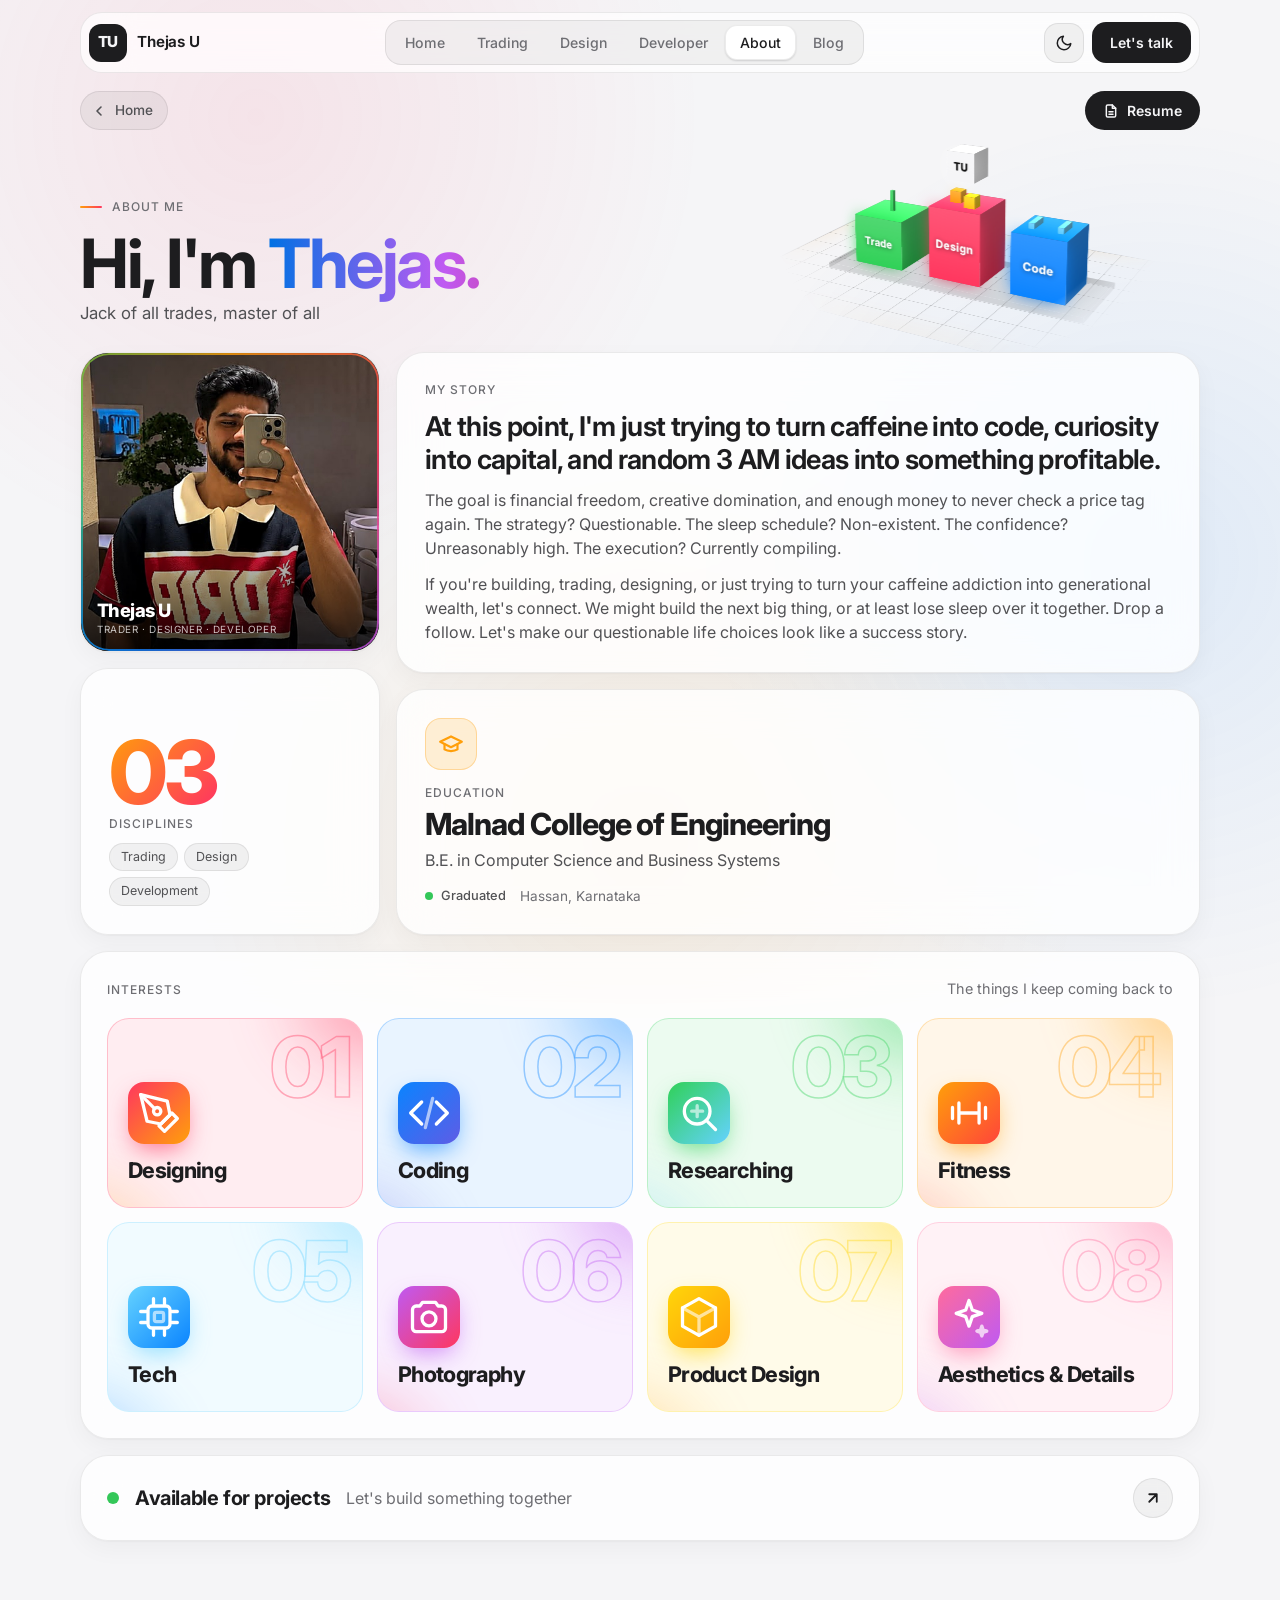
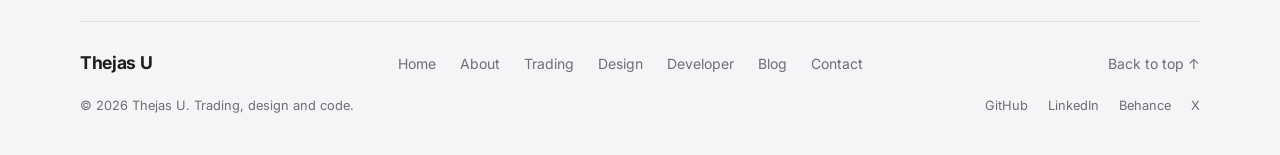
==== commit 1e9072d2: "Modified" ====
--- a/about.html
+++ b/about.html
@@ -48,16 +48,16 @@
   </div>
 
   <header class="nav" id="nav">
-    <a href="index.html" class="nav__logo" aria-label="Home">TU</a>
-
-    <nav class="nav__links" aria-label="Primary">
+    <a href="index.html" class="nav__logo" aria-label="Thejas U, home"><span class="nav__mark">TU</span><span class="nav__name">Thejas U</span></a>
+
+    <nav class="nav__links" id="nav-links" aria-label="Primary">
+      <span class="nav__ind" aria-hidden="true"></span>
       <a href="index.html">Home</a>
-      <a href="about.html" class="is-active">About</a>
       <a href="trading.html">Trading</a>
       <a href="design.html">Design</a>
       <a href="developer.html">Developer</a>
+      <a href="about.html" class="is-active" aria-current="page">About</a>
       <a href="blog.html">Blog</a>
-      <a href="index.html#contact">Contact</a>
     </nav>
 
     <div class="nav__actions">
@@ -72,7 +72,8 @@
           <path d="M21 12.79A9 9 0 1 1 11.21 3 7 7 0 0 0 21 12.79z"/>
         </svg>
       </button>
-      <a href="index.html#contact" class="btn">Let's talk</a>
+      <a href="index.html#contact" class="btn nav__cta">Let's talk</a>
+      <button class="nav__burger" id="nav-burger" type="button" aria-label="Open menu" aria-expanded="false" aria-controls="nav-links"><i></i><i></i></button>
     </div>
   </header>
 
@@ -93,7 +94,7 @@
 
     <section class="about" aria-labelledby="about-title">
       <div class="projects__head reveal">
-        <div class="cube-wrap" aria-hidden="true"><div class="cube"><span class="cube__f">TU</span><span class="cube__f">Aa</span><span class="cube__f">&lt;/&gt;</span><span class="cube__f">XAU</span><span class="cube__f">Ps</span><span class="cube__f">{ }</span></div></div>
+        <div class="cs cs--about" aria-hidden="true"><div class="cs__scene"><div class="cs__floor"></div><div class="cs__row"></div></div></div>
         <div>
           <p class="eyebrow">About me</p>
           <h1 id="about-title">Hi, I'm <span class="grad">Thejas.</span></h1>
@@ -225,5 +226,6 @@
   <script src="script.js"></script>
   <script src="depth.js"></script>
   <script src="interact3d.js"></script>
+  <script src="about3d.js"></script>
 </body>
 </html>
--- a/style.css
+++ b/style.css
@@ -1327,12 +1327,8 @@
   .footer { margin-top: 90px; }
 }
 
-@media (max-width: 640px) {
-  .nav__links { display: none; }
-}
 
 @media (max-width: 560px) {
-  .nav { padding-left: 18px; }
   .card { padding: 22px; }
   .project { padding: 0; }
   .skill { padding: 24px; }
@@ -2281,3 +2277,67 @@
 .card { transition: transform .5s var(--ease), box-shadow .5s var(--ease), border-color .4s, background-color .4s; }
 a.card:hover, button.card:hover { border-color: var(--line-strong); }
 @media (prefers-reduced-motion: reduce) { .progress i { transition: none; } }
+
+
+/* ---------- Nav v2 (redesign) ---------- */
+:root { --nav-ind: rgba(255,255,255,.12); }
+:root[data-theme="light"] { --nav-ind: #fff; }
+.nav { padding: 7px 8px 7px 8px; gap: 12px; border-radius: 22px; }
+.nav.is-scrolled { box-shadow: 0 14px 40px rgba(0,0,0,.22); }
+.nav__logo { display: inline-flex; align-items: center; gap: 10px; padding-right: 6px; }
+.nav__mark {
+  display: grid; place-items: center; width: 38px; height: 38px; border-radius: 12px;
+  background: var(--text); color: var(--bg); font-weight: 800; font-size: .95rem; letter-spacing: -.03em;
+  transition: transform .4s var(--ease);
+}
+.nav__logo:hover .nav__mark { transform: rotate(-6deg) scale(1.06); }
+.nav__name { font-weight: 650; font-size: .95rem; letter-spacing: -.01em; }
+.nav__links {
+  position: relative; display: flex; gap: 2px; padding: 4px; border-radius: 16px;
+  background: var(--chip); border: 1px solid var(--line);
+}
+.nav__links a {
+  position: relative; z-index: 1; padding: 7px 15px; border-radius: 12px;
+  font-size: .88rem; font-weight: 500; color: var(--muted); transition: color .25s;
+}
+.nav__links a:hover, .nav__links a.is-active { color: var(--text); }
+.nav__ind {
+  position: absolute; z-index: 0; top: 4px; bottom: 4px; left: 0; width: 0; border-radius: 12px;
+  background: var(--nav-ind); box-shadow: 0 1px 2px rgba(0,0,0,.14), inset 0 0 0 1px var(--line);
+  opacity: 0; transition: transform .45s var(--ease), width .45s var(--ease), opacity .3s;
+}
+.nav__ind.is-on { opacity: 1; }
+.nav__cta { border-radius: 14px; padding: 10px 18px; }
+.nav__actions .theme-toggle { border-radius: 14px; width: 40px; height: 40px; }
+.nav__burger {
+  display: none; width: 40px; height: 40px; border-radius: 14px; border: 1px solid var(--line);
+  background: var(--chip); cursor: pointer; position: relative; padding: 0; color: var(--text);
+}
+.nav__burger i {
+  position: absolute; left: 12px; right: 12px; height: 2px; border-radius: 2px; background: currentColor;
+  transition: transform .35s var(--ease), top .35s var(--ease);
+}
+.nav__burger i:first-child { top: 15px; } .nav__burger i:last-child { top: 23px; }
+.nav.is-open .nav__burger i:first-child { top: 19px; transform: rotate(45deg); }
+.nav.is-open .nav__burger i:last-child { top: 19px; transform: rotate(-45deg); }
+
+@media (max-width: 1060px) { .nav__name { display: none; } .nav__links a { padding: 7px 12px; } }
+@media (max-width: 860px) {
+  .nav { border-radius: 20px; }
+  .nav__name { display: inline; }
+  .nav__burger { display: block; }
+  .nav__links {
+    position: absolute; top: calc(100% + 8px); left: 0; right: 0; flex-direction: column; gap: 2px; padding: 8px;
+    border-radius: 20px; background: color-mix(in srgb, var(--bg) 96%, transparent); border: 1px solid var(--line-strong);
+    -webkit-backdrop-filter: saturate(180%) blur(24px); backdrop-filter: saturate(180%) blur(24px);
+    box-shadow: 0 20px 50px rgba(0,0,0,.28);
+    opacity: 0; transform: translateY(-8px) scale(.98); transform-origin: top; pointer-events: none; visibility: hidden;
+    transition: opacity .3s, transform .35s var(--ease), visibility .3s;
+  }
+  .nav.is-open .nav__links { opacity: 1; transform: none; pointer-events: auto; visibility: visible; }
+  .nav__links a { padding: 13px 16px; font-size: 1rem; }
+  .nav__links a.is-active { background: var(--chip); }
+  .nav__ind { display: none; }
+}
+@media (max-width: 420px) { .nav__name { display: none; } .nav__cta { padding: 10px 14px; } }
+@media (prefers-reduced-motion: reduce) { .nav__ind, .nav__links { transition: none; } }
--- a/depth.css
+++ b/depth.css
@@ -349,3 +349,73 @@
 .case__link { align-self: flex-start; font-size: .88rem; font-weight: 600; color: var(--text); padding: 8px 14px; border: 1px solid var(--line-strong); border-radius: 999px; transition: background .25s, transform .25s; }
 .case__link:hover { background: color-mix(in srgb, var(--c) 18%, transparent); transform: translateY(-2px); }
 @media (max-width: 960px) { .cases__grid { grid-template-columns: 1fr; } }
+
+/* ---------- Design + Developer scenes (reuse the candlestick stage) ---------- */
+@media (min-width: 1001px) {
+  .desk-head .cs--design, .desk-head .cs--dev { top: 50px; right: -20px; transform: scale(0.86); transform-origin: 100% 0; }
+}
+.cs__plane { position: absolute; transform-style: flat; }
+.cs__plane--vec { left: -210px; bottom: 0; width: 420px; height: 190px; transform: translateZ(-110px); filter: drop-shadow(0 0 14px rgba(255, 120, 80, .25)); }
+.cs__plane--vec svg { width: 100%; height: 100%; overflow: visible; }
+.vec__curve { stroke-dasharray: 1; stroke-dashoffset: 0; animation: vec-draw 6s ease-in-out infinite alternate; }
+.vec__curve { pathLength: 1; }
+@keyframes vec-draw { 0% { stroke-dasharray: 0 600; } 60%, 100% { stroke-dasharray: 600 0; } }
+.vec__handles { opacity: .85; }
+.cs__b--body .f { box-shadow: 0 0 18px -5px var(--col); }
+
+.cs__plane--code {
+  left: -170px; bottom: 0; width: 340px; height: 190px; transform: translateZ(-90px);
+  border-radius: 14px; overflow: hidden;
+  border: 1px solid rgba(255, 255, 255, .28);
+  background: linear-gradient(160deg, rgba(255, 255, 255, .13), rgba(255, 255, 255, .03));
+  backdrop-filter: blur(4px);
+  box-shadow: 0 0 40px -12px rgba(10, 132, 255, .5);
+}
+.code__bar { display: flex; gap: 6px; padding: 10px 12px; border-bottom: 1px solid rgba(255, 255, 255, .15); }
+.code__bar i { width: 9px; height: 9px; border-radius: 50%; background: #ff5f57; }
+.code__bar i:nth-child(2) { background: #febc2e; } .code__bar i:nth-child(3) { background: #28c840; }
+.code__body { padding: 14px 16px; display: flex; flex-direction: column; gap: 12px; }
+.code__body p { display: flex; gap: 8px; margin: 0; }
+.code__body p.in { padding-left: 22px; }
+.code__body b { display: block; height: 9px; border-radius: 5px; width: var(--w); background: var(--c); opacity: .85; transform-origin: left; animation: code-type 4.2s ease-in-out infinite; }
+.code__body p:nth-child(2) b { animation-delay: .5s; } .code__body p:nth-child(3) b { animation-delay: 1s; }
+.code__body p:nth-child(4) b { animation-delay: 1.5s; } .code__body p:nth-child(5) b { animation-delay: 2s; }
+@keyframes code-type { 0% { transform: scaleX(0); } 25%, 85% { transform: scaleX(1); } 100% { transform: scaleX(0); } }
+
+.cs__b--node .f { display: grid; place-items: center; color: #fff; font: 800 .95rem/1 "Inter", sans-serif; text-shadow: 0 1px 6px rgba(0, 0, 0, .4); }
+.cs__b--node .f { box-shadow: 0 0 24px -4px var(--col); }
+.cs__b--link i { background: rgba(255, 255, 255, .55); }
+.cs__b--packet .f, .cs__b--packet .k, .cs__b--packet .l, .cs__b--packet .r, .cs__b--packet .t { box-shadow: 0 0 22px 2px #ffd60a; }
+.cs__packet.is-go { animation: packet-go 3.2s cubic-bezier(.55, .1, .35, 1) both; }
+@keyframes packet-go {
+  0%   { translate: 0 0 0; }
+  8%   { translate: 0 -14px 0; }
+  42%  { translate: 150px -14px 0; }
+  50%  { translate: 150px -2px 0; }
+  58%  { translate: 150px -14px 0; }
+  92%  { translate: 300px -14px 0; }
+  100% { translate: 300px -2px 0; }
+}
+.lite .vec__curve, .lite .code__body b, .lite .cs__packet { animation: none !important; }
+
+/* ---------- About scene ---------- */
+.projects__head .cs--about { top: -34px; right: 40px; z-index: 0; }
+.about .projects__head { min-height: 150px; }
+.about .projects__head > :not(.cs) { position: relative; z-index: 1; }
+@media (min-width: 1001px) { .projects__head .cs--about { transform: scale(.74); transform-origin: 100% 0; } }
+.cs__b--pillar .f { font-size: 1rem; }
+.cs__b--base i { background: color-mix(in srgb, var(--text, #fff) 14%, transparent); }
+.cs__float { animation: cs-float 3.6s ease-in-out infinite alternate; }
+@keyframes cs-float { from { translate: 0 0 0; } to { translate: 0 -14px 0; } }
+.cs__tu { transition: transform .9s var(--ease, ease); }
+.cs__tu .f { box-shadow: 0 0 30px -2px rgba(255, 255, 255, .6); }
+.cs__float.is-spin .cs__b { animation: tu-spin 1.2s var(--ease, ease); }
+@keyframes tu-spin { to { transform: rotateY(360deg); } }
+.lite .cs__float { animation: none !important; }
+@media (max-width: 1000px) { .about .projects__head { min-height: 0; } .projects__head .cs--about { top: auto; right: auto; order: 3; flex-basis: 100%; } }
+.about .projects__head .lead { flex-basis: 100%; margin-top: -4px; }
+.about .projects__head { min-height: 140px; }
+.about .projects__head .lead { margin-right: auto; }
+.about .projects__head > div:not(.cs) { flex-basis: 100%; } .about .projects__head { min-height: 0; padding-top: 70px; gap: 6px; } .projects__head .cs--about { top: -20px; }
+.about .projects__head { padding-top: 44px; } .projects__head .cs--about { top: -46px; }
+@media (max-width: 1000px) { .projects__head .cs--about { margin-top: 26px; } .about .projects__head { padding-top: 0; } }
